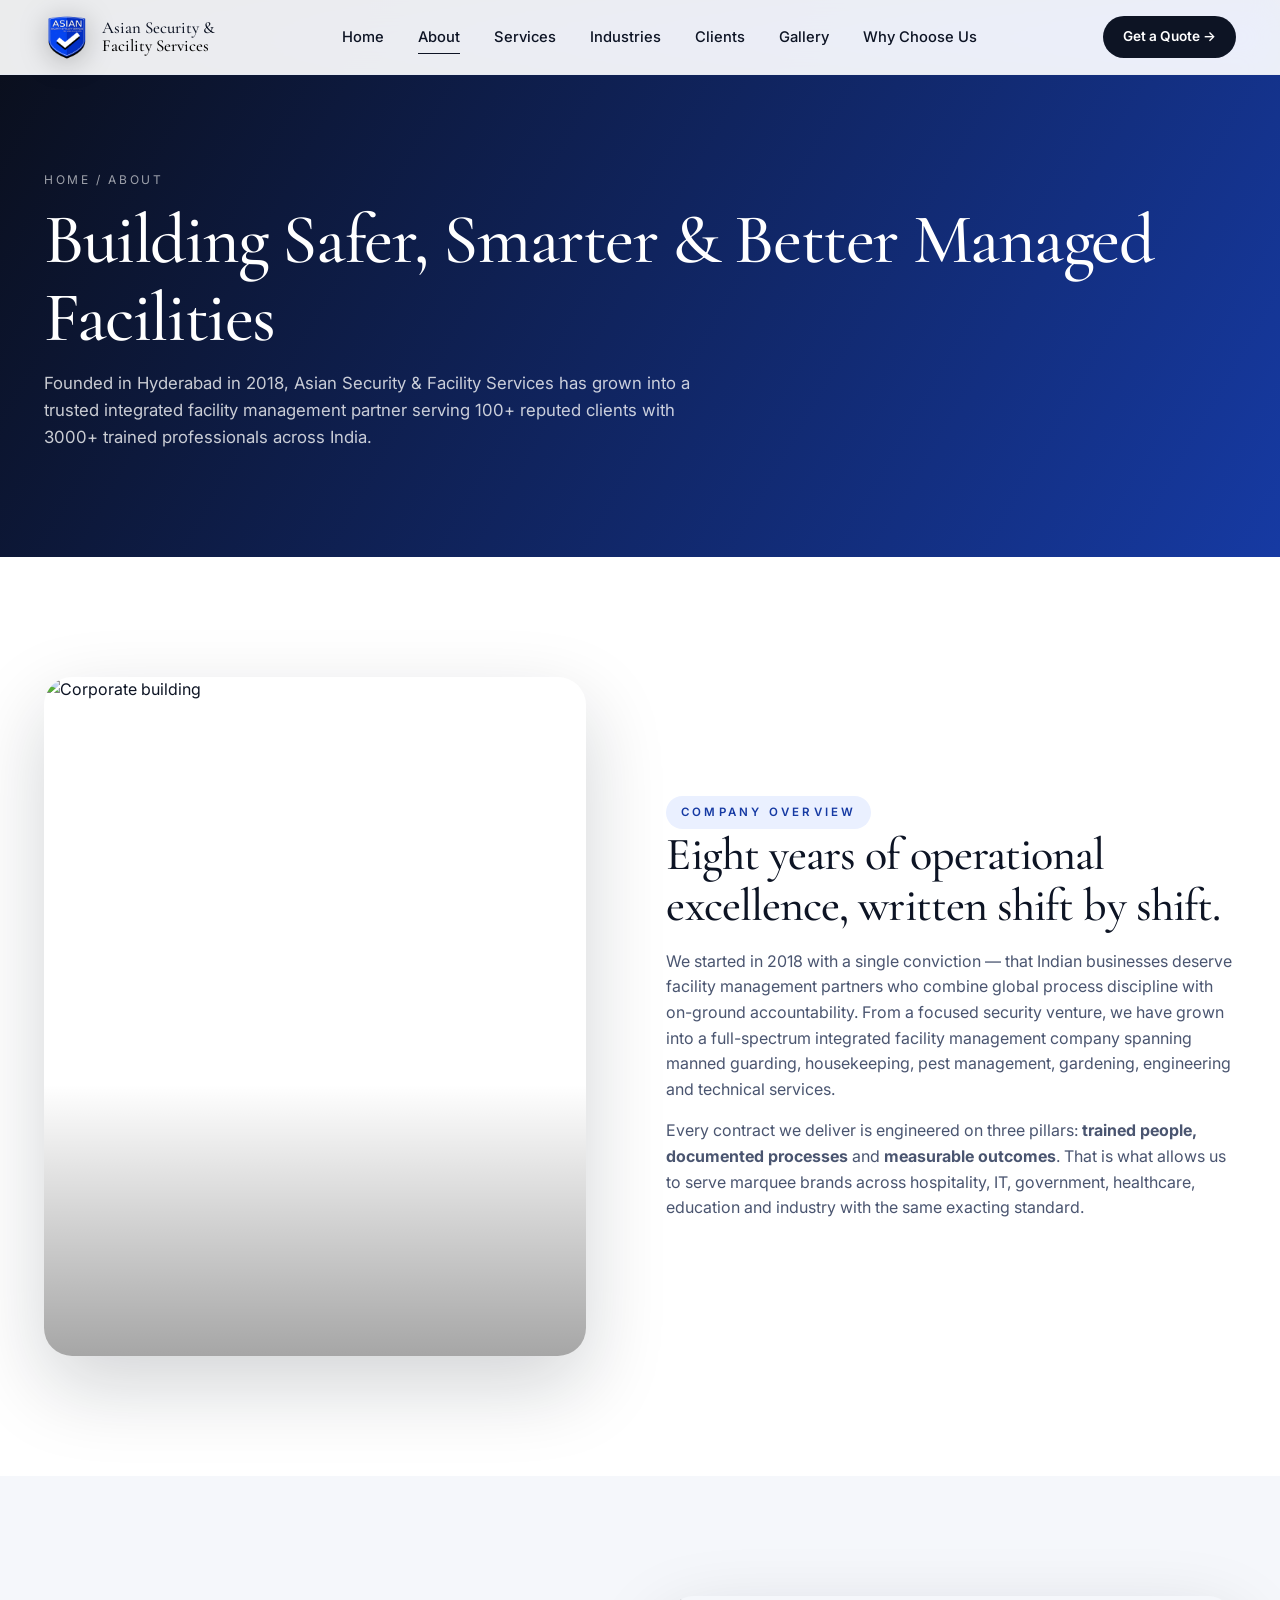
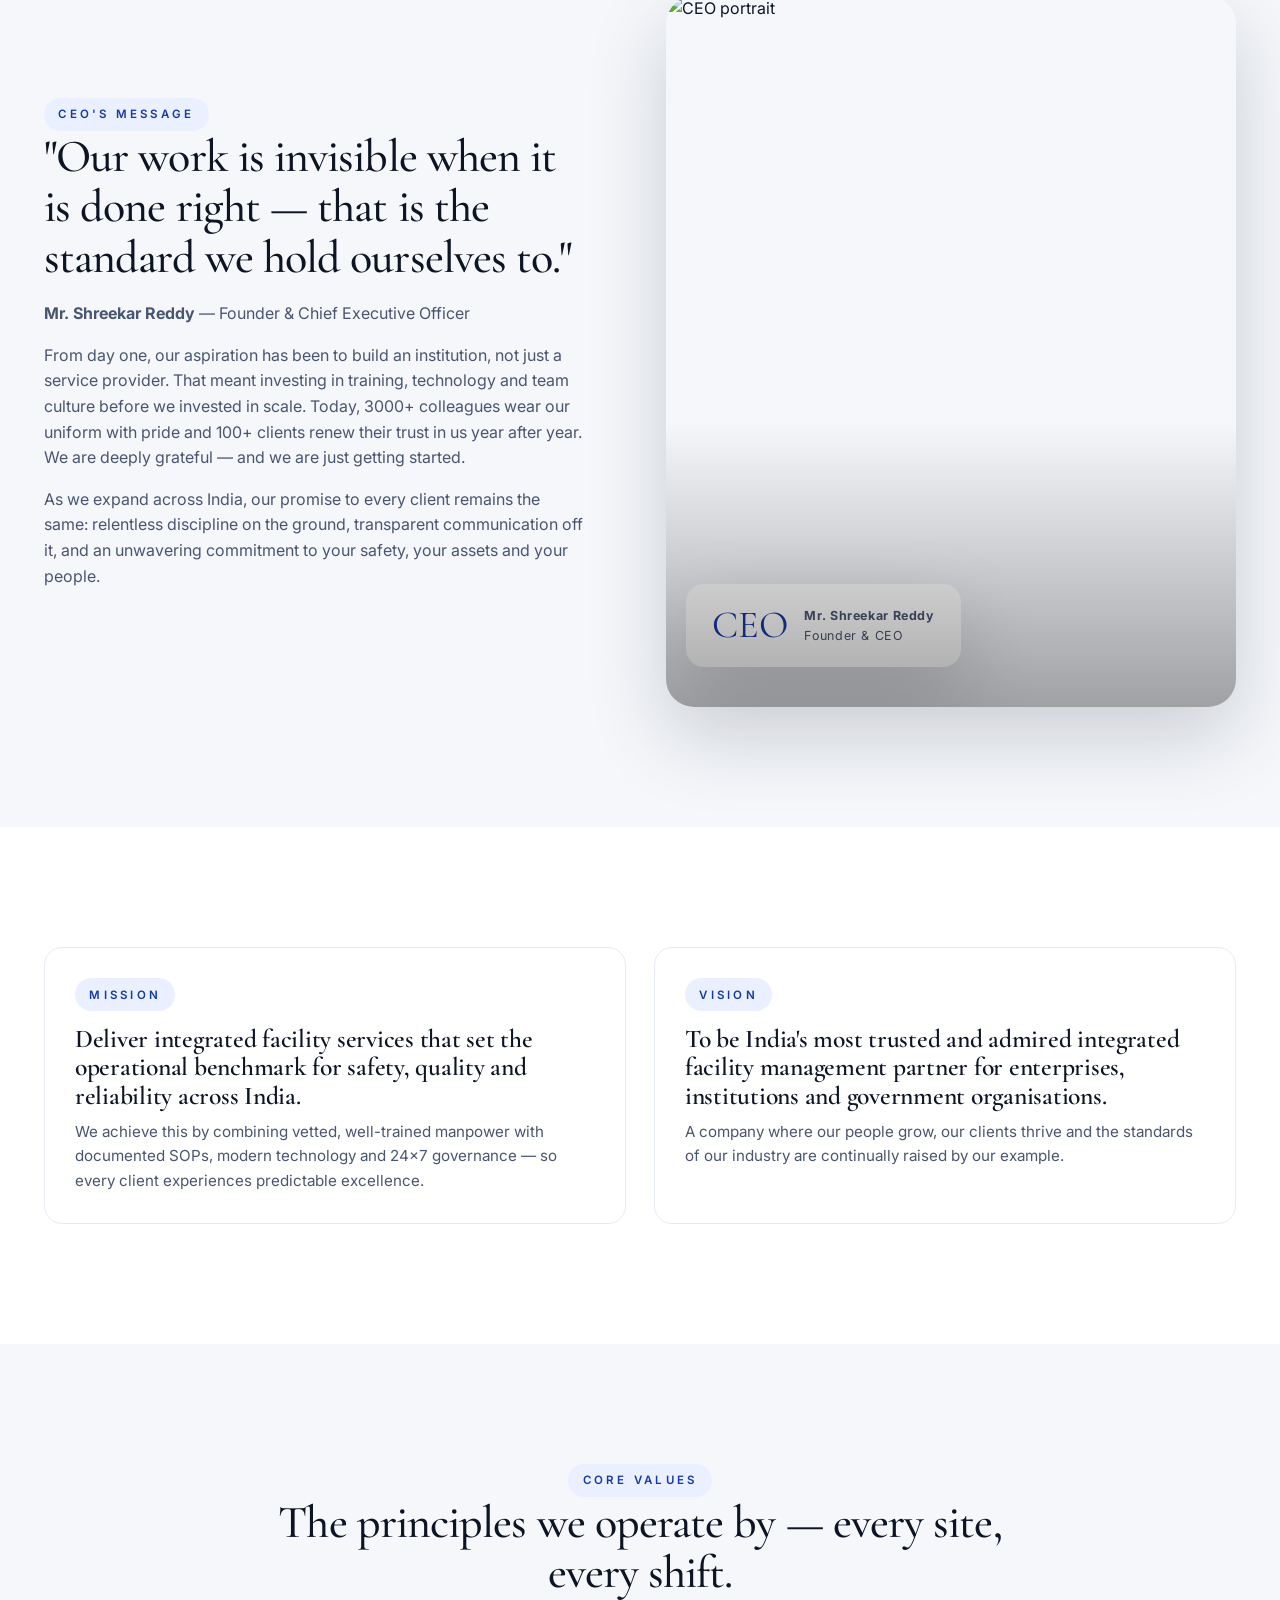
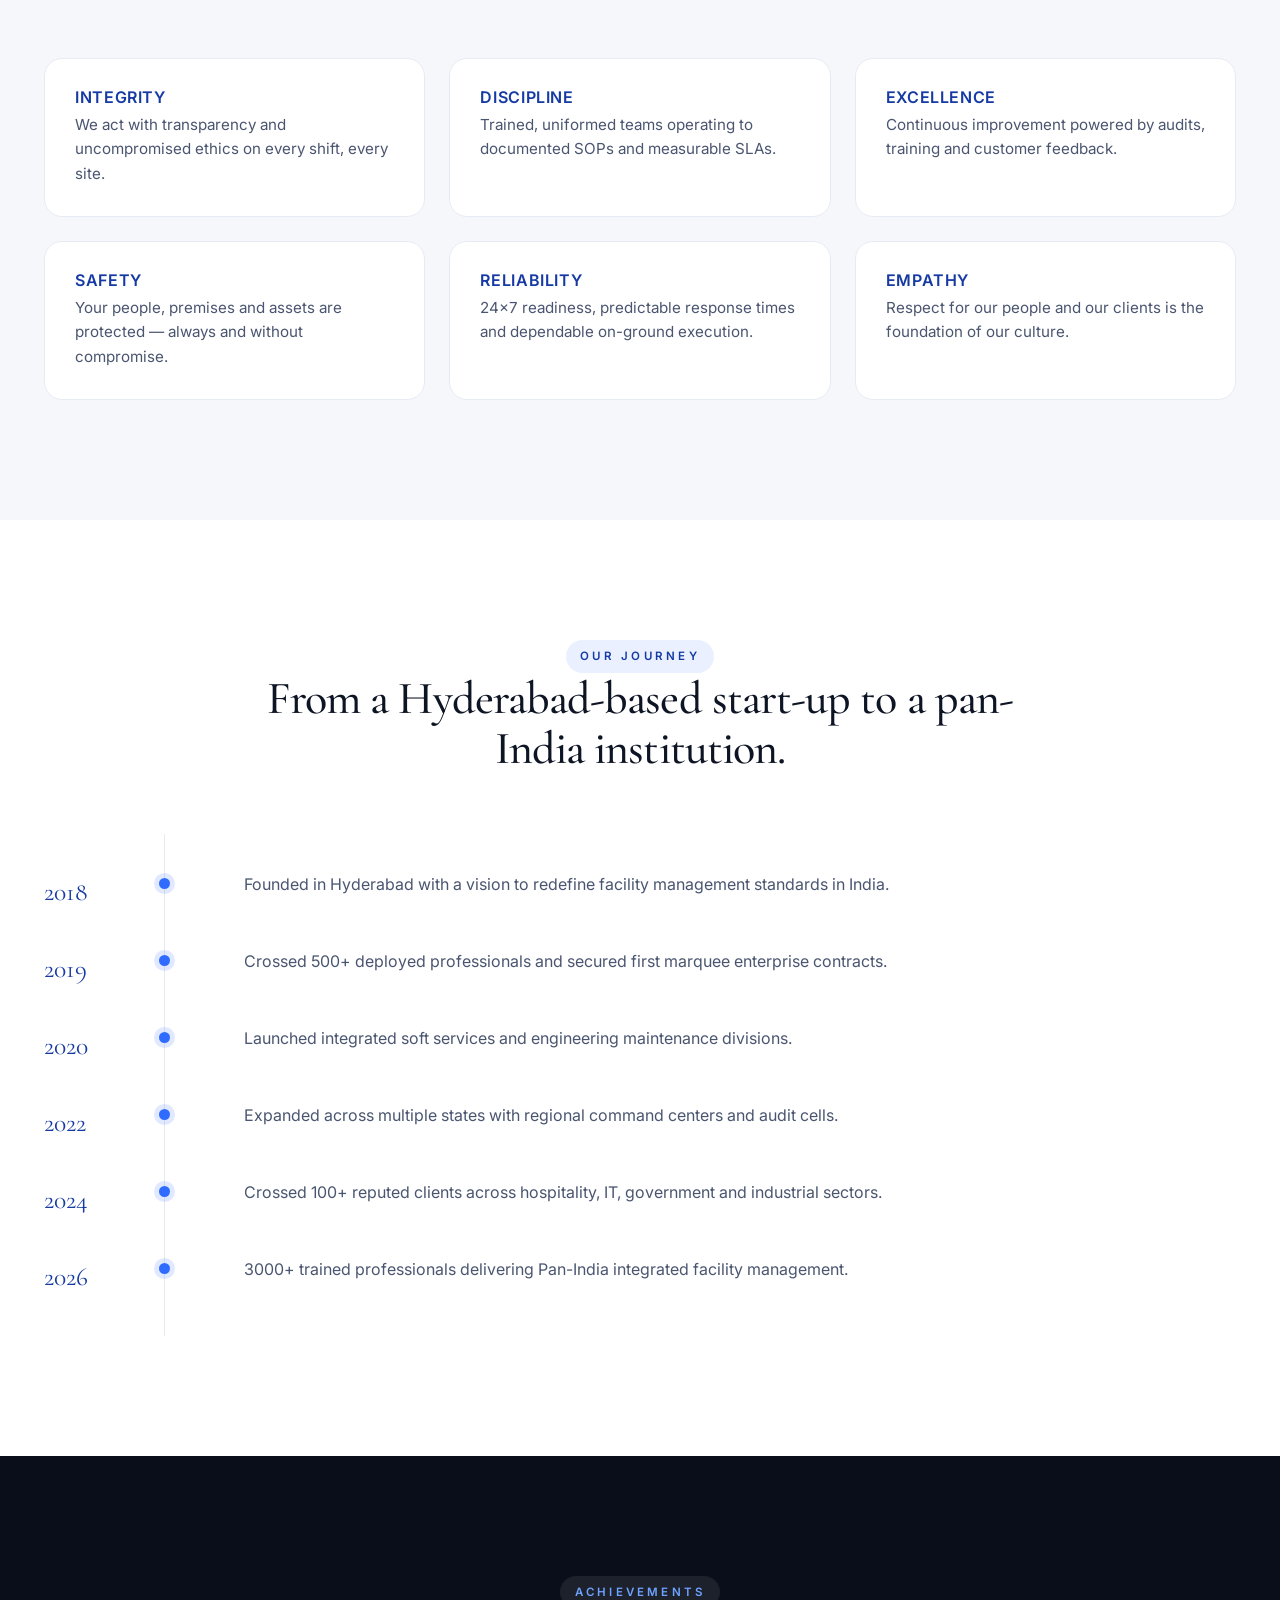
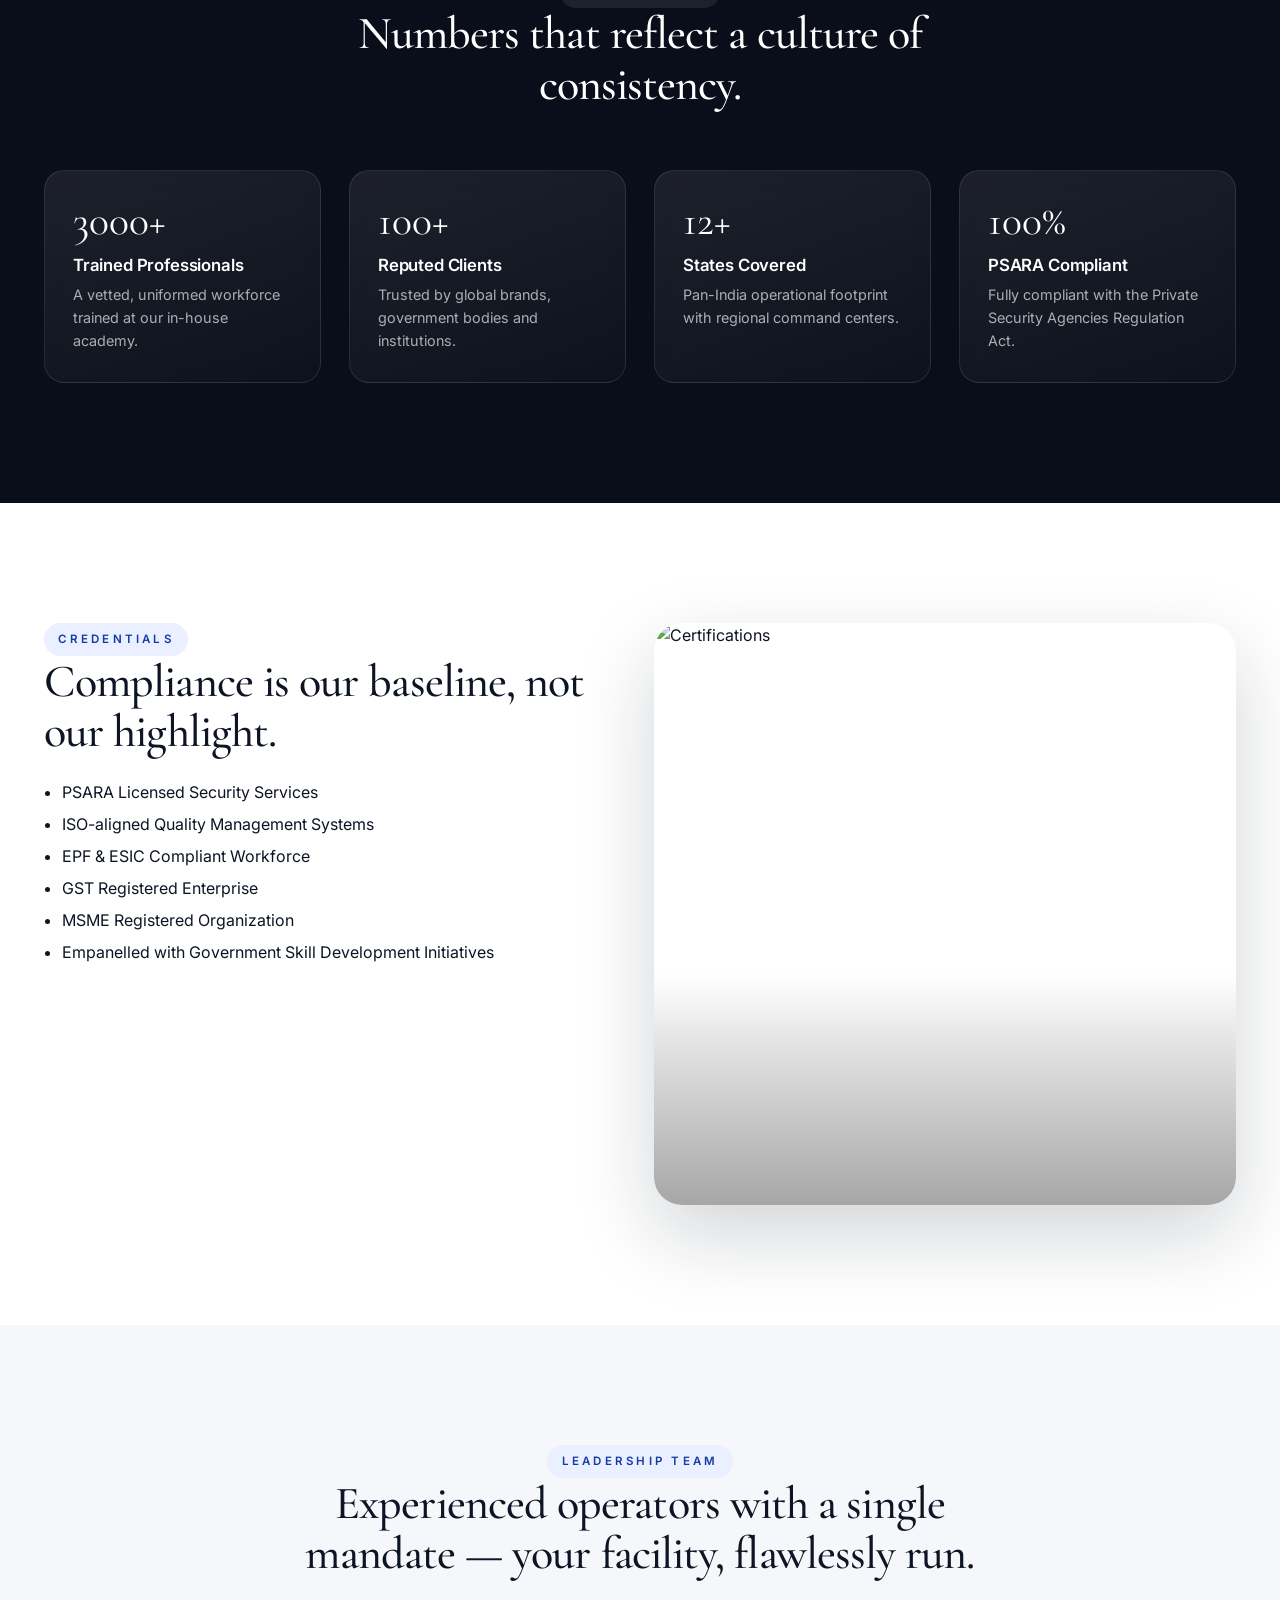
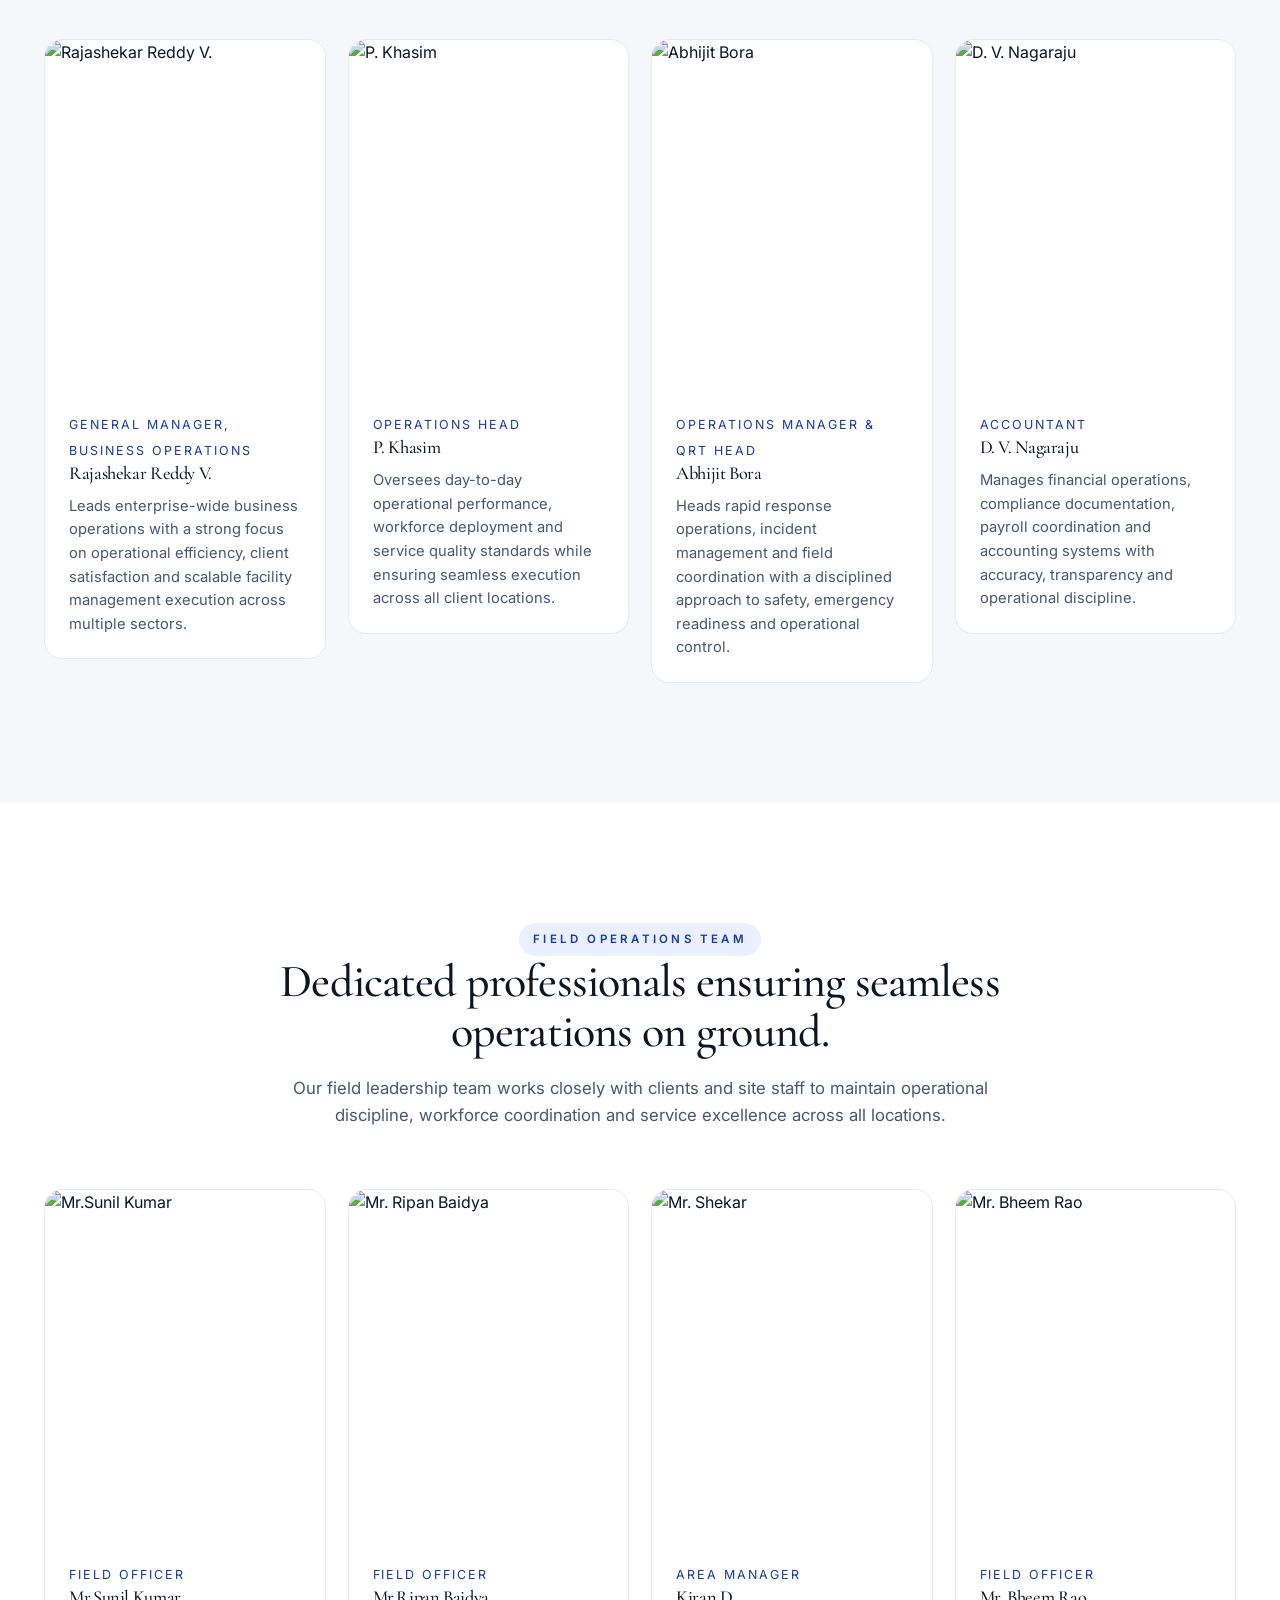
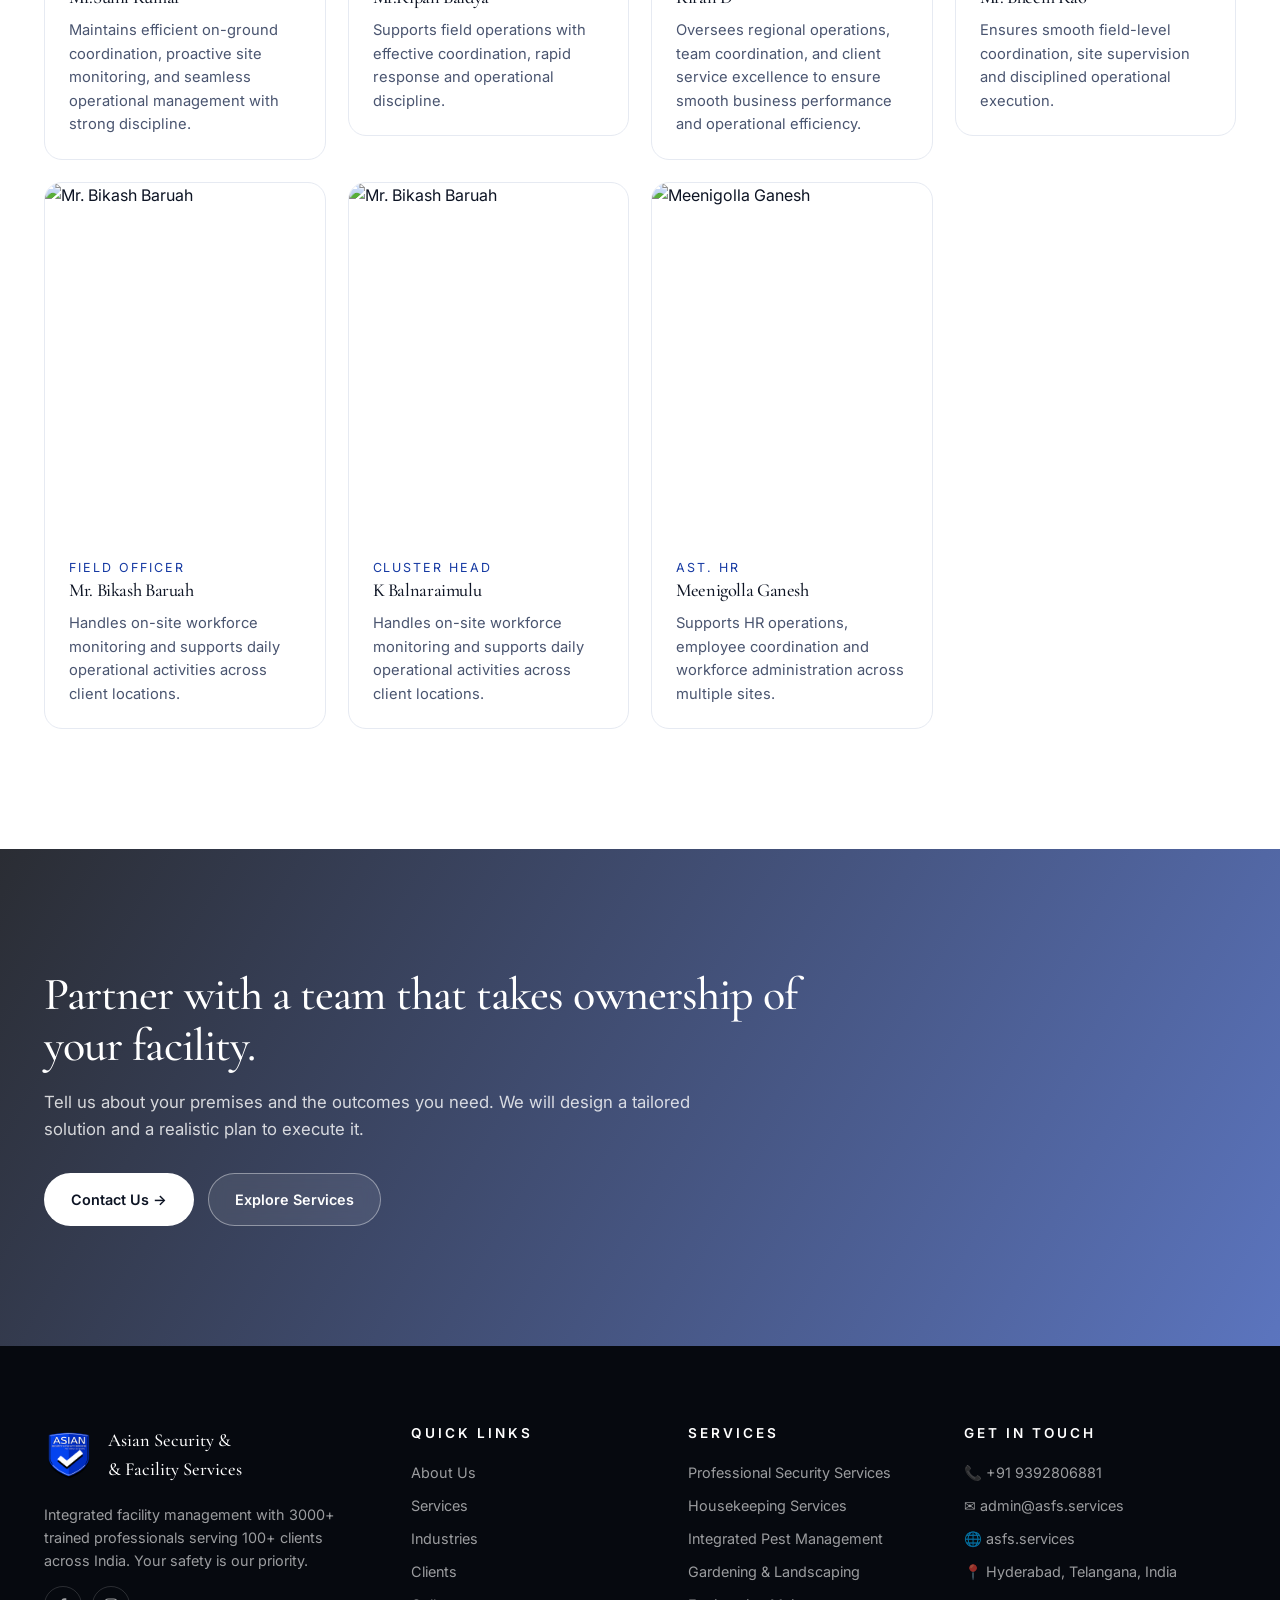
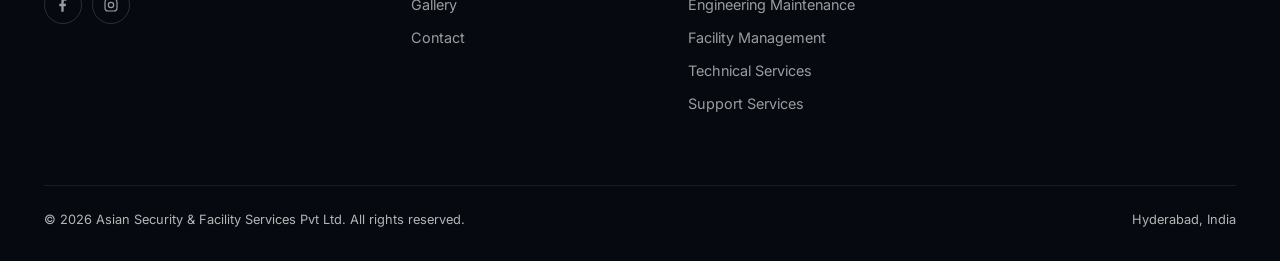
==== about-us.html @ f79b1969 "Fix page transition buffering - remove loader delay" ====
<!DOCTYPE html>
<html lang="en">
<head>
<meta charset="UTF-8" /><meta name="viewport" content="width=device-width, initial-scale=1" />
<title>About Us — Asian Security & Facility Services</title>
<meta name="description" content="Founded in Hyderabad in 2018 by Mr. Shreekar Reddy. 3000+ trained professionals, 100+ clients, integrated facility management across India." />
<link rel="icon" href="assets/logo.png" />
<link href="https://fonts.googleapis.com/css2?family=Cormorant+Garamond:ital,wght@0,400;0,500;0,600;1,400;1,500&family=Inter:wght@300;400;500;600;700&family=Manrope:wght@400;500;600&display=swap" rel="stylesheet" />
<link rel="stylesheet" href="style.css" />
<link rel="preconnect" href="https://fonts.googleapis.com" />
<link rel="preconnect" href="https://fonts.gstatic.com" crossorigin />
</head>
<body data-page="about">
<div class="loader"><div class="ring"></div></div>
<div id="nav-mount"></div>

<section class="page-hero">
  <div class="container">
    <div class="crumbs">Home / About</div>
    <h1>Building Safer, Smarter &amp; Better Managed Facilities</h1>
    <p>Founded in Hyderabad in 2018, Asian Security &amp; Facility Services has grown into a trusted integrated facility management partner serving 100+ reputed clients with 3000+ trained professionals across India.</p>
  </div>
</section>

<section class="section">
  <div class="container split">
    <div class="split__media reveal-left">
      <img src="https://res.cloudinary.com/dsn3p1co7/image/upload/v1779773724/ChatGPT_Image_May_26_2026_11_05_55_AM_qjv7oa.png" alt="Corporate building" />
    </div>
    <div class="reveal-right">
      <span class="eyebrow">Company Overview</span>
      <h2>Eight years of operational excellence, written shift by shift.</h2>
      <p>We started in 2018 with a single conviction — that Indian businesses deserve facility management partners who combine global process discipline with on-ground accountability. From a focused security venture, we have grown into a full-spectrum integrated facility management company spanning manned guarding, housekeeping, pest management, gardening, engineering and technical services.</p>
      <p>Every contract we deliver is engineered on three pillars: <strong>trained people, documented processes</strong> and <strong>measurable outcomes</strong>. That is what allows us to serve marquee brands across hospitality, IT, government, healthcare, education and industry with the same exacting standard.</p>
    </div>
  </div>
</section>

<section class="section section--soft">
  <div class="container split">
    <div class="reveal-left">
      <span class="eyebrow">CEO's Message</span>
      <h2>"Our work is invisible when it is done right — that is the standard we hold ourselves to."</h2>
      <p><strong>Mr. Shreekar Reddy</strong> — Founder &amp; Chief Executive Officer</p>
      <p>From day one, our aspiration has been to build an institution, not just a service provider. That meant investing in training, technology and team culture before we invested in scale. Today, 3000+ colleagues wear our uniform with pride and 100+ clients renew their trust in us year after year. We are deeply grateful — and we are just getting started.</p>
      <p>As we expand across India, our promise to every client remains the same: relentless discipline on the ground, transparent communication off it, and an unwavering commitment to your safety, your assets and your people.</p>
    </div>
    <div class="split__media reveal-right">
      <img src="https://res.cloudinary.com/dsn3p1co7/image/upload/v1779728707/ChatGPT_Image_May_25_2026_10_36_34_PM_dabtsx.png" alt="CEO portrait" />
      <div class="split__badge">
        <div class="num">CEO</div>
        <div class="lbl"><strong>Mr. Shreekar Reddy</strong><br/>Founder &amp; CEO</div>
      </div>
    </div>
  </div>
</section>

<section class="section">
  <div class="container">
    <div class="grid grid--2">
      <div class="value reveal-left">
        <span class="eyebrow">Mission</span>
        <h3 style="font-family:var(--serif); font-size:1.6rem; text-transform:none; letter-spacing:-.01em; color:var(--ink); margin-top:14px;">Deliver integrated facility services that set the operational benchmark for safety, quality and reliability across India.</h3>
        <p>We achieve this by combining vetted, well-trained manpower with documented SOPs, modern technology and 24x7 governance — so every client experiences predictable excellence.</p>
      </div>
      <div class="value reveal-right">
        <span class="eyebrow">Vision</span>
        <h3 style="font-family:var(--serif); font-size:1.6rem; text-transform:none; letter-spacing:-.01em; color:var(--ink); margin-top:14px;">To be India's most trusted and admired integrated facility management partner for enterprises, institutions and government organisations.</h3>
        <p>A company where our people grow, our clients thrive and the standards of our industry are continually raised by our example.</p>
      </div>
    </div>
  </div>
</section>

<section class="section section--soft">
  <div class="container">
    <div class="section__head reveal">
      <span class="eyebrow">Core Values</span>
      <h2>The principles we operate by — every site, every shift.</h2>
    </div>
    <div class="values-grid" id="values-grid"></div>
  </div>
</section>

<section class="section">
  <div class="container">
    <div class="section__head reveal">
      <span class="eyebrow">Our Journey</span>
      <h2>From a Hyderabad-based start-up to a pan-India institution.</h2>
    </div>
    <div class="timeline" id="timeline"></div>
  </div>
</section>

<section class="section section--dark">
  <div class="container">
    <div class="section__head reveal">
      <span class="eyebrow">Achievements</span>
      <h2>Numbers that reflect a culture of consistency.</h2>
    </div>
    <div class="grid grid--4" id="achievements"></div>
  </div>
</section>

<section class="section">
  <div class="container">
    <div class="grid grid--2">
      <div class="reveal-left">
        <span class="eyebrow">Credentials</span>
        <h2>Compliance is our baseline, not our highlight.</h2>
        <ul style="padding-left:18px; line-height:2;">
          <li>PSARA Licensed Security Services</li>
          <li>ISO-aligned Quality Management Systems</li>
          <li>EPF &amp; ESIC Compliant Workforce</li>
          <li>GST Registered Enterprise</li>
          <li>MSME Registered Organization</li>
          <li>Empanelled with Government Skill Development Initiatives</li>
        </ul>
      </div>
      <div class="split__media reveal-right" style="aspect-ratio:1/1">
        <img src="https://res.cloudinary.com/dsn3p1co7/image/upload/v1779732145/ChatGPT_Image_May_25_2026_11_33_44_PM_qlperq.png" alt="Certifications" />
      </div>
    </div>
  </div>
</section>

<section class="section section--soft">
  <div class="container">
    <div class="section__head reveal">
      <span class="eyebrow">Leadership Team</span>
      <h2>Experienced operators with a single mandate — your facility, flawlessly run.</h2>
    </div>
    <div class="team-grid" id="leadership-grid"></div>
  </div>
</section>


<section class="section">
  <div class="container">
    <div class="section__head reveal">
      <span class="eyebrow">Field Operations Team</span>
      <h2>Dedicated professionals ensuring seamless operations on ground.</h2>
      <p>Our field leadership team works closely with clients and site staff to maintain operational discipline, workforce coordination and service excellence across all locations.</p>
    </div>

    <div class="team-grid">

      <article class="team-card reveal" data-delay="2">
        <img src="https://res.cloudinary.com/dsn3p1co7/image/upload/v1779810296/62d6aca5-8e4f-490b-a79f-31e6e590e660_h0naco.png" alt="Mr.Sunil Kumar"/>
        <div class="team-card__body">
          <span class="role">Field Officer</span>
          <h3>Mr.Sunil Kumar</h3>
          <p>Maintains efficient on-ground coordination, proactive site monitoring, and seamless operational management with strong discipline.
</p>
        </div>
      </article>

<article class="team-card reveal" data-delay="4">
        <img src="https://res.cloudinary.com/dsn3p1co7/image/upload/v1779810343/0015ff11-f44c-40c0-8074-929a992619e5_k21uza.png" alt="Mr. Ripan Baidya"/>
        <div class="team-card__body">
          <span class="role">Field Officer</span>
          <h3>Mr.Ripan Baidya </h3>
          <p>Supports field operations with effective coordination, rapid response and operational discipline.</p>
        </div>
      </article>


<article class="team-card reveal" data-delay="1">
        <img src="https://res.cloudinary.com/dsn3p1co7/image/upload/v1779810530/604a5382-6f2b-4ebe-91e0-a392dfe21d22_s1guzn.jpg" alt="Mr. Shekar"/>
        <div class="team-card__body">
          <span class="role">Area Manager</span>
          <h3>Kiran D</h3>
          <p>Oversees regional operations, team coordination, and client service excellence to ensure smooth business performance and operational efficiency.</p>
        </div>
      </article>




      <article class="team-card reveal" data-delay="2">
        <img src="https://res.cloudinary.com/dsn3p1co7/image/upload/v1779810702/4ffc3d5d-189a-49a3-beab-ee977c1a0af4_borfhl.png" alt="Mr. Bheem Rao"/>
        <div class="team-card__body">
          <span class="role">Field Officer</span>
          <h3>Mr. Bheem Rao</h3>
          <p>Ensures smooth field-level coordination, site supervision and disciplined operational execution.</p>
        </div>
      </article>





      <article class="team-card reveal" data-delay="3">
        <img src="https://res.cloudinary.com/dsn3p1co7/image/upload/v1779812182/45fd9176-9ed8-4267-b3a6-be7187bac0cc_y95uhp.png" alt="Mr. Bikash Baruah"/>
        <div class="team-card__body">
          <span class="role">Field Officer</span>
          <h3>Mr. Bikash Baruah</h3>
          <p>Handles on-site workforce monitoring and supports daily operational activities across client locations.</p>
        </div>
      </article>

      <article class="team-card reveal" data-delay="3">
        <img src="https://res.cloudinary.com/dsn3p1co7/image/upload/v1779812355/f59c7772-bada-4bd0-b135-d96d88892289_cww4yi.jpg" alt="Mr. Bikash Baruah"/>
        <div class="team-card__body">
          <span class="role">Cluster Head</span>
          <h3>K Balnaraimulu</h3>
          <p>Handles on-site workforce monitoring and supports daily operational activities across client locations.</p>
        </div>
      </article>

      

      <article class="team-card reveal" data-delay="2">
        <img src="https://res.cloudinary.com/dsn3p1co7/image/upload/v1779805308/04dd4a1e-8bdb-4bc4-90f4-403c24a945ac_mgiu0e.jpg" alt="Meenigolla Ganesh"/>
        <div class="team-card__body">
          <span class="role">AST. HR</span>
          <h3>Meenigolla Ganesh</h3>
          <p>Supports HR operations, employee coordination and workforce administration across multiple sites.</p>
        </div>
      </article>

    </div>
  </div>
</section>


<section class="cta-band">
  <div class="container">
    <h2>Partner with a team that takes ownership of your facility.</h2>
    <p>Tell us about your premises and the outcomes you need. We will design a tailored solution and a realistic plan to execute it.</p>
    <div class="hero__cta"><a class="btn btn--primary" href="contact-us.html">Contact Us →</a><a class="btn btn--ghost" href="services.html">Explore Services</a></div>
  </div>
</section>

<div id="footer-mount"></div>
<script src="data.js"></script>
<script>
  const D = window.ASFS_DATA;
  document.getElementById("values-grid").innerHTML = D.values.map((v,i)=>`
    <div class="value reveal" data-delay="${(i%3)+1}"><h3>${v.title}</h3><p>${v.text}</p></div>`).join("");
  document.getElementById("timeline").innerHTML = D.timeline.map(t=>`
    <div class="tl-item reveal"><div class="yr">${t.year}</div><p>${t.text}</p></div>`).join("");
  document.getElementById("achievements").innerHTML = D.whyChoose.slice(0,4).map((w,i)=>`
    <div class="wc-card reveal" data-delay="${i+1}"><div class="num"><span data-count="${w.value}">0</span>${w.suffix}</div><h3>${w.title}</h3><p>${w.text}</p></div>`).join("");
  document.getElementById("leadership-grid").innerHTML = D.leadership.map((p,i)=>`
    <article class="team-card reveal" data-delay="${(i%3)+1}"><img src="${p.image}" alt="${p.name}"/><div class="team-card__body"><span class="role">${p.role}</span><h3>${p.name}</h3><p>${p.bio}</p></div></article>`).join("");
</script>
<script src="partials.js"></script>
<script src="script.js"></script>
</body>
</html>
---- style.css ----
/* =============================================================
   ASIAN SECURITY & FACILITY SERVICES — Premium Stylesheet
   ============================================================= */

:root{
  --bg:           #ffffff;
  --bg-soft:      #f5f7fb;
  --bg-dark:      #0a0e1a;
  --ink:          #0d1424;
  --ink-soft:     #4a5570;
  --muted:        #8892a6;
  --line:         #e6eaf2;
  --silver:       #c9d2e0;
  --blue:         #2f6bff;
  --blue-soft:    #eaf0ff;
  --blue-deep:    #163aa3;
  --accent:       #6ea2ff;
  --white:        #ffffff;
  --black:        #050810;
  --shadow-sm:    0 4px 14px rgba(13,20,36,.06);
  --shadow-md:    0 14px 40px rgba(13,20,36,.10);
  --shadow-lg:    0 30px 80px rgba(13,20,36,.18);
  --radius:       18px;
  --radius-sm:    12px;
  --radius-lg:    28px;
  --container:    1240px;
  --serif:        "Cormorant Garamond", "Playfair Display", Georgia, serif;
  --sans:         "Inter", "Manrope", "Helvetica Neue", Arial, sans-serif;
  --ease:         cubic-bezier(.2,.7,.2,1);
}

*,*::before,*::after{ box-sizing:border-box; }
html{ scroll-behavior:smooth; -webkit-text-size-adjust:100%; }
body{
  margin:0; background:var(--bg); color:var(--ink);
  font-family:var(--sans); font-size:16px; line-height:1.6;
  -webkit-font-smoothing:antialiased; overflow-x:hidden;
}
img{ max-width:100%; display:block; }
a{ color:inherit; text-decoration:none; }
button{ font-family:inherit; cursor:pointer; }

h1,h2,h3,h4{ font-family:var(--serif); font-weight:500; letter-spacing:-.02em; color:var(--ink); margin:0 0 .4em; line-height:1.1; }
h1{ font-size:clamp(2.4rem, 5.5vw, 4.6rem); }
h2{ font-size:clamp(1.9rem, 3.6vw, 3rem); }
h3{ font-size:clamp(1.2rem, 1.8vw, 1.5rem); }
p{ margin:0 0 1em; color:var(--ink-soft); }
.container{ width:100%; max-width:var(--container); margin:0 auto; padding:0 24px; }

.eyebrow{
  display:inline-block; font-size:.72rem; font-weight:600;
  letter-spacing:.28em; text-transform:uppercase;
  color:var(--blue-deep); padding:.45rem .9rem;
  background:var(--blue-soft); border-radius:999px;
}

/* ===== Loader ===== */
.loader{
  position:fixed; inset:0; background:var(--bg-dark);
  display:flex; align-items:center; justify-content:center;
  z-index:9999; transition:opacity .6s ease, visibility .6s ease;
}
.loader.is-hidden{ opacity:0; visibility:hidden; }
.loader .ring{
  width:54px; height:54px; border:2px solid rgba(255,255,255,.15);
  border-top-color:var(--accent); border-radius:50%;
  animation:spin 1s linear infinite;
}
@keyframes spin{ to{ transform:rotate(360deg); } }

/* ===== Navbar ===== */
/* ===== Navbar ===== */
.nav{
  position:fixed;
  top:0;
  left:0;
  right:0;
  z-index:80;
  transition:background .35s var(--ease), box-shadow .35s var(--ease), padding .35s var(--ease);
  padding:18px 0;
}

.nav__inner{
  display:flex;
  align-items:center;
  justify-content:space-between;
  gap:24px;
}

.nav__logo{
  display:flex;
  align-items:center;
  gap:12px;
}

.nav__logo img{
  height:46px;
  width:auto;
  filter:drop-shadow(0 4px 14px rgba(0,0,0,.25));
}

.nav__logo span{
  font-family:var(--serif);
  font-size:1.05rem;
  font-weight:500;
  line-height:1.1;
  color:var(--white);
  transition:color .3s;
}

.nav__logo small{
  display:block;
  font-family:var(--serif);
  font-size:1.05rem;
  font-weight:500;
  line-height:1.1;
  color:#000;
  margin-top:0;
  letter-spacing:0;
  text-transform:none;
  transition:color .3s;
}
.nav__links{
  display:flex;
  gap:34px;
  list-style:none;
  margin:0;
  padding:0;
}


.nav__links a{ font-size:.92rem; font-weight:500; color:rgba(255,255,255,.9); position:relative; padding:6px 0; transition:color .3s; }
.nav__links a::after{ content:""; position:absolute; left:0; right:0; bottom:-2px; height:1px; background:currentColor; transform:scaleX(0); transform-origin:right; transition:transform .35s var(--ease); }
.nav__links a:hover::after, .nav__links a.is-active::after{ transform:scaleX(1); transform-origin:left; }
.nav__cta{ display:inline-flex; align-items:center; gap:8px; padding:10px 20px; border-radius:999px; background:var(--white); color:var(--ink); font-weight:600; font-size:.85rem; transition:transform .3s var(--ease), box-shadow .3s var(--ease); }
.nav__cta:hover{ transform:translateY(-2px); box-shadow:var(--shadow-md); }
.nav__burger{ display:none; width:42px; height:42px; border:1px solid rgba(255,255,255,.3); border-radius:10px; background:transparent; align-items:center; justify-content:center; }
.nav__burger span{ display:block; width:18px; height:1.5px; background:#fff; position:relative; }
.nav__burger span::before,.nav__burger span::after{ content:""; position:absolute; left:0; right:0; height:1.5px; background:#fff; }
.nav__burger span::before{ top:-6px; } .nav__burger span::after{ top:6px; }

.nav.is-solid{ background:rgba(255,255,255,.85); backdrop-filter:saturate(180%) blur(18px); box-shadow:0 1px 0 var(--line); padding:12px 0; }
.nav.is-solid .nav__logo span,
.nav.is-solid .nav__links a{ color:var(--ink); }
.nav.is-solid .nav__logo small{
  color:#000;
}
.nav.is-solid .nav__cta{ background:var(--ink); color:var(--white); }
.nav.is-solid .nav__burger{ border-color:var(--line); }
.nav.is-solid .nav__burger span,
.nav.is-solid .nav__burger span::before,
.nav.is-solid .nav__burger span::after{ background:var(--ink); }
/* Force solid look on inner pages */
.nav--inner{ background:rgba(255,255,255,.92); backdrop-filter:saturate(180%) blur(18px); box-shadow:0 1px 0 var(--line); padding:14px 0; }
.nav--inner .nav__logo span{ color:var(--ink); }
.nav--inner .nav__logo small{
  color:#000;
}
.nav--inner .nav__links a{ color:var(--ink); }
.nav--inner .nav__cta{ background:var(--ink); color:var(--white); }

/* ===== Hero ===== */
.hero{ position:relative; min-height:100vh; color:#fff; overflow:hidden; display:flex; align-items:center; }
.hero__media{ position:absolute; inset:0; z-index:0; }
.hero__media video,.hero__media img{ width:100%; height:100%; object-fit:cover; }
.hero__media::after{
  content:"";
  position:absolute;
  inset:0;
  background:
    linear-gradient(
      180deg,
      rgba(5,8,16,.45) 0%,
      rgba(5,8,16,.25) 35%,
      rgba(5,8,16,.75) 100%
    );
}
.hero__content{ position:relative; z-index:2; padding:160px 0 120px; max-width:920px; }
.hero__eyebrow{ display:inline-flex; align-items:center; gap:10px; padding:.55rem 1rem; border:1px solid rgba(255,255,255,.25); border-radius:999px; font-size:.7rem; letter-spacing:.28em; text-transform:uppercase; backdrop-filter:blur(6px); background:rgba(255,255,255,.06); }
.hero__eyebrow::before{ content:""; width:8px; height:8px; border-radius:50%; background:var(--accent); box-shadow:0 0 0 4px rgba(110,162,255,.25); }
.hero h1{ color:#fff; margin-top:24px; font-size:clamp(2.6rem, 6vw, 5.2rem); }
.hero__sub{ font-family:var(--serif); font-style:italic; font-size:clamp(1.05rem,1.6vw,1.35rem); color:rgba(255,255,255,.85); max-width:680px; }
.hero__desc{ max-width:620px; color:rgba(255,255,255,.78); }
.hero__cta{ display:flex; gap:14px; flex-wrap:wrap; margin-top:30px; }
.hero__scroll{ position:absolute; left:50%; bottom:30px; transform:translateX(-50%); z-index:3; color:rgba(255,255,255,.75); font-size:.7rem; letter-spacing:.3em; text-transform:uppercase; display:flex; flex-direction:column; align-items:center; gap:10px; }
.hero__scroll::after{ content:""; width:1px; height:50px; background:linear-gradient(180deg, rgba(255,255,255,.8), transparent); animation:scrollDown 2s var(--ease) infinite; }
@keyframes scrollDown{ 0%{ transform:scaleY(0); transform-origin:top;} 50%{ transform:scaleY(1); transform-origin:top;} 51%{ transform-origin:bottom;} 100%{ transform:scaleY(0); transform-origin:bottom;} }

/* ===== Buttons ===== */
.btn{ display:inline-flex; align-items:center; gap:10px; padding:14px 26px; border-radius:999px; font-weight:600; font-size:.9rem; border:1px solid transparent; transition:transform .3s var(--ease), background .3s, color .3s, box-shadow .3s; }
.btn svg{ width:16px; height:16px; transition:transform .3s var(--ease); }
.btn:hover svg{ transform:translateX(4px); }
.btn--primary{ background:var(--white); color:var(--ink); }
.btn--primary:hover{ transform:translateY(-2px); box-shadow:var(--shadow-md); }
.btn--ghost{ background:rgba(255,255,255,.08); border-color:rgba(255,255,255,.4); color:#fff; backdrop-filter:blur(8px); }
.btn--ghost:hover{ background:rgba(255,255,255,.18); transform:translateY(-2px); }
.btn--dark{ background:var(--ink); color:var(--white); }
.btn--dark:hover{ background:var(--blue-deep); transform:translateY(-2px); }
.btn--outline{ border-color:var(--ink); color:var(--ink); }
.btn--outline:hover{ background:var(--ink); color:var(--white); }

/* ===== Section base ===== */
section{ position:relative; }
.section{ padding:120px 0; }
.section--tight{ padding:90px 0; }
.section--dark{ background:var(--bg-dark); color:rgba(255,255,255,.85); }
.section--dark h2,.section--dark h3{ color:#fff; }
.section--dark .eyebrow{ background:rgba(255,255,255,.08); color:var(--accent); }
.section--soft{ background:var(--bg-soft); }
.section__head{ max-width:760px; margin:0 auto 60px; text-align:center; }
.section__head--left{ text-align:left; margin-left:0; }
.section__head p{ font-size:1.05rem; }

/* ===== About preview (split) ===== */
.split{ display:grid; grid-template-columns:1fr 1.05fr; gap:80px; align-items:center; }
.split__media{ position:relative; aspect-ratio:4/5; border-radius:var(--radius-lg); overflow:hidden; box-shadow:var(--shadow-lg); }
.split__media img{ width:100%; height:100%; object-fit:cover; transition:transform 1.4s var(--ease); }
.split__media:hover img{ transform:scale(1.05); }
.split__media::after{ content:""; position:absolute; inset:0; background:linear-gradient(180deg, transparent 60%, rgba(0,0,0,.35)); }
.split__badge{
  position:absolute; left: 20px; bottom:40px; background:#fff; padding:22px 26px; border-radius:18px;
  box-shadow:var(--shadow-lg); display:flex; align-items:center; gap:16px; max-width:280px;
}
.split__badge .num{ font-family:var(--serif); font-size:2.4rem; color:var(--blue-deep); line-height:1; }
.split__badge .lbl{ font-size:.78rem; color:var(--ink-soft); letter-spacing:.05em; }
.mini-stats{ display:grid; grid-template-columns:repeat(2,1fr); gap:20px; margin-top:30px; }
.mini-stats div{ padding:18px 20px; border:1px solid var(--line); border-radius:14px; }
.mini-stats strong{ display:block; font-family:var(--serif); font-size:1.8rem; color:var(--blue-deep); }
.mini-stats span{ font-size:.78rem; letter-spacing:.05em; color:var(--muted); text-transform:uppercase; }

/* ===== Service cards ===== */
.grid{ display:grid; gap:28px; }
.grid--4{ grid-template-columns:repeat(4,1fr); }
.grid--3{ grid-template-columns:repeat(3,1fr); }
.grid--2{ grid-template-columns:repeat(2,1fr); }

.svc-card{
  position:relative; border-radius:var(--radius); overflow:hidden; background:#fff;
  border:1px solid var(--line); transition:transform .5s var(--ease), box-shadow .5s var(--ease);
}
.svc-card__img{ position:relative; aspect-ratio:4/3; overflow:hidden; }
.svc-card__img img{ width:100%; height:100%; object-fit:cover; transition:transform 1s var(--ease); }
.svc-card:hover .svc-card__img img{ transform:scale(1.08); }
.svc-card__img::after{ content:""; position:absolute; inset:0; background:linear-gradient(180deg, transparent 50%, rgba(5,8,16,.7)); }
.svc-card__icon{
  position:absolute; top:18px; left:18px; width:46px; height:46px; border-radius:14px;
  background:rgba(255,255,255,.92); backdrop-filter:blur(6px); display:flex; align-items:center; justify-content:center;
  color:var(--blue-deep); box-shadow:var(--shadow-sm);
}
.svc-card__icon svg{ width:22px; height:22px; }
.svc-card__body{ padding:24px 26px 28px; }
.svc-card h3{ font-size:1.25rem; margin-bottom:.4em; }
.svc-card p{ font-size:.94rem; color:var(--ink-soft); margin:0 0 14px; }
.svc-card .arrow{ display:inline-flex; align-items:center; gap:8px; font-size:.82rem; font-weight:600; letter-spacing:.05em; color:var(--blue-deep); }
.svc-card:hover{ transform:translateY(-6px); box-shadow:var(--shadow-lg); }

/* ===== Why choose (glass cards on dark) ===== */
.wc-card{
  padding:30px 28px; border-radius:20px;
  background:linear-gradient(160deg, rgba(255,255,255,.08), rgba(255,255,255,.02));
  border:1px solid rgba(255,255,255,.10); backdrop-filter:blur(10px);
  transition:transform .4s var(--ease), background .4s;
}
.wc-card:hover{ transform:translateY(-6px); background:linear-gradient(160deg, rgba(255,255,255,.12), rgba(255,255,255,.04)); }
.wc-card .num{ font-family:var(--serif); font-size:2.6rem; color:#fff; line-height:1; }
.wc-card h3{ font-size:1.05rem; margin:14px 0 8px; color:#fff; font-family:var(--sans); font-weight:600; letter-spacing:-.01em; }
.wc-card p{ color:rgba(255,255,255,.65); font-size:.9rem; margin:0; }

/* ===== Clients marquee ===== */
.marquee{ overflow:hidden; mask-image:linear-gradient(90deg, transparent, #000 8%, #000 92%, transparent); }
.marquee__track{ display:flex; gap:80px; width:max-content; animation:marquee 45s linear infinite; }
.marquee__item{
  font-family:var(--serif); font-size:1.5rem; color:var(--ink); white-space:nowrap; padding:18px 30px;
  border:1px solid var(--line); border-radius:14px; background:#fff; opacity:.55; transition:opacity .4s, color .4s, border-color .4s;
}
.marquee__item:hover{ opacity:1; color:var(--blue-deep); border-color:var(--blue); }
@keyframes marquee{ to{ transform:translateX(-50%); } }
.marquee + .marquee{ margin-top:24px; }
.marquee--reverse .marquee__track{ animation-direction:reverse; animation-duration:55s; }

/* ===== Blog cards ===== */
.blog-card{ background:#fff; border:1px solid var(--line); border-radius:var(--radius); overflow:hidden; transition:transform .5s var(--ease), box-shadow .5s var(--ease); }
.blog-card__img{ aspect-ratio:16/10; overflow:hidden; }
.blog-card__img img{ width:100%; height:100%; object-fit:cover; transition:transform 1s var(--ease); }
.blog-card:hover{ transform:translateY(-6px); box-shadow:var(--shadow-lg); }
.blog-card:hover .blog-card__img img{ transform:scale(1.08); }
.blog-card__body{ padding:26px; }
.blog-card .date{ font-size:.72rem; letter-spacing:.2em; text-transform:uppercase; color:var(--muted); }
.blog-card h3{ font-size:1.2rem; margin:10px 0 10px; }
.blog-card .arrow{ color:var(--blue-deep); font-weight:600; font-size:.82rem; letter-spacing:.05em; }

/* ===== Contact preview ===== */
.cta-band{
  position:relative; overflow:hidden; border-radius:0;
  background:url("https://images.unsplash.com/photo-1497366811353-6870744d04b2?auto=format&fit=crop&w=2000&q=80") center/cover no-repeat;
  color:#fff;
}
.cta-band::after{ content:""; position:absolute; inset:0; background:linear-gradient(120deg, rgba(5,8,16,.85), rgba(22,58,163,.7)); }
.cta-band .container{ position:relative; z-index:2; padding:120px 24px; }
.cta-band h2{ color:#fff; max-width:780px; }
.cta-band p{ color:rgba(255,255,255,.8); max-width:680px; font-size:1.05rem; }
.cta-info{ display:flex; flex-wrap:wrap; gap:30px; margin:30px 0; }
.cta-info div{ display:flex; flex-direction:column; gap:4px; }
.cta-info span{ font-size:.7rem; letter-spacing:.22em; text-transform:uppercase; color:rgba(255,255,255,.6); }
.cta-info strong{ font-family:var(--serif); font-weight:500; font-size:1.15rem; color:#fff; }

/* ===== Footer ===== */
.footer{ background:#06090f; color:rgba(255,255,255,.7); padding:80px 0 30px; }
.footer h4{ color:#fff; font-family:var(--sans); font-size:.85rem; letter-spacing:.22em; text-transform:uppercase; margin-bottom:20px; font-weight:600; }
.footer__grid{ display:grid; grid-template-columns:1.4fr 1fr 1fr 1.2fr; gap:50px; }
.footer p,.footer li,.footer a{ font-size:.9rem; color:rgba(255,255,255,.6); }
.footer ul{ list-style:none; padding:0; margin:0; }
.footer li{ margin-bottom:10px; }
.footer a:hover{ color:#fff; }
.footer__brand{ display:flex; gap:14px; align-items:center; margin-bottom:18px; }
.footer__brand img{ height:50px; }
.footer__brand strong{ font-family:var(--serif); font-size:1.15rem; color:#fff; font-weight:500; }
.newsletter{ display:flex; gap:8px; margin-top:12px; }
.newsletter input{ flex:1; padding:12px 14px; border-radius:10px; border:1px solid rgba(255,255,255,.12); background:rgba(255,255,255,.04); color:#fff; font-family:inherit; }
.newsletter button{ padding:12px 18px; border-radius:10px; border:0; background:#fff; color:var(--ink); font-weight:600; }
.footer__bottom{ margin-top:60px; padding-top:24px; border-top:1px solid rgba(255,255,255,.08); display:flex; justify-content:space-between; flex-wrap:wrap; gap:16px; font-size:.8rem; }
.socials{ display:flex; gap:10px; margin-top:14px; }
.socials a{ width:38px; height:38px; border-radius:50%; border:1px solid rgba(255,255,255,.15); display:inline-flex; align-items:center; justify-content:center; transition:background .3s, border-color .3s; }
.socials a:hover{ background:#fff; color:var(--ink); border-color:#fff; }
.socials svg{ width:16px; height:16px; }
.to-top{
  position:fixed; right:24px; bottom:24px; width:48px; height:48px; border-radius:50%;
  background:var(--ink); color:#fff; border:0; display:flex; align-items:center; justify-content:center;
  box-shadow:var(--shadow-md); opacity:0; transform:translateY(16px); transition:.3s; z-index:60;
}
.to-top.is-visible{ opacity:1; transform:translateY(0); }
.to-top svg{ width:18px; height:18px; }

.wa-fab{
  position:fixed; left:24px; bottom:24px; width:56px; height:56px; border-radius:50%;
  background:#25D366; color:#fff; display:flex; align-items:center; justify-content:center;
  box-shadow:var(--shadow-md); z-index:60; transition:transform .3s;
}
.wa-fab:hover{ transform:scale(1.08); }
.wa-fab svg{ width:26px; height:26px; }

/* ===== Inner page hero ===== */
.page-hero{
  position:relative; padding:170px 0 90px; color:#fff; overflow:hidden;
  background:linear-gradient(120deg, #0a0e1a 0%, #163aa3 100%);
}
.page-hero::before{
  content:""; position:absolute; inset:0; opacity:.25;
  background:url("https://images.unsplash.com/photo-1497366754035-f200968a6e72?auto=format&fit=crop&w=2000&q=80") center/cover no-repeat;
  mix-blend-mode:luminosity;
}
.page-hero .container{ position:relative; z-index:2; }
.page-hero .crumbs{ font-size:.75rem; letter-spacing:.22em; text-transform:uppercase; color:rgba(255,255,255,.6); }
.page-hero h1{ color:#fff; margin:12px 0 14px; }
.page-hero p{ color:rgba(255,255,255,.78); max-width:680px; font-size:1.05rem; }

/* ===== About long ===== */
.values-grid{ display:grid; grid-template-columns:repeat(3,1fr); gap:24px; }
.value{ padding:30px; border:1px solid var(--line); border-radius:18px; background:#fff; transition:.4s; }
.value:hover{ transform:translateY(-4px); box-shadow:var(--shadow-md); border-color:transparent; }
.value h3{ font-family:var(--sans); font-size:1rem; font-weight:600; letter-spacing:.04em; text-transform:uppercase; color:var(--blue-deep); }
.value p{ margin:0; font-size:.95rem; }

.timeline{ position:relative; padding:20px 0; }
.timeline::before{ content:""; position:absolute; left:120px; top:0; bottom:0; width:1px; background:var(--line); }
.tl-item{ display:grid; grid-template-columns:140px 1fr; gap:30px; padding:18px 0; position:relative; }
.tl-item::before{ content:""; position:absolute; left:115px; top:24px; width:11px; height:11px; background:var(--blue); border-radius:50%; box-shadow:0 0 0 5px rgba(47,107,255,.15); }
.tl-item .yr{ font-family:var(--serif); font-size:1.6rem; color:var(--blue-deep); }
.tl-item p{ margin:0; padding-left:30px; }

.team-grid{
  display:grid;
  grid-template-columns:repeat(4,1fr);
  gap:22px;
  align-items:start;
}
.team-card{ background:#fff; border:1px solid var(--line); border-radius:var(--radius); overflow:hidden; transition:.4s; }
.team-card img{ aspect-ratio:4/5; width:100%; object-fit:cover; }
.team-card__body{ padding:22px 24px; }
.team-card h3{ font-size:1.15rem; margin-bottom:4px; }
.team-card .role{ font-size:.78rem; letter-spacing:.16em; text-transform:uppercase; color:var(--blue-deep); }
.team-card p{ font-size:.92rem; margin:12px 0 0; }
.team-card:hover{ transform:translateY(-6px); box-shadow:var(--shadow-md); }

/* ===== Industries cards ===== */
.ind-card{ position:relative; aspect-ratio:4/5; border-radius:var(--radius); overflow:hidden; }
.ind-card img{ width:100%; height:100%; object-fit:cover; transition:transform 1.1s var(--ease); }
.ind-card::after{ content:""; position:absolute; inset:0; background:linear-gradient(180deg, transparent 30%, rgba(5,8,16,.85)); }
.ind-card h3{ position:absolute; left:24px; right:24px; bottom:22px; color:#fff; font-size:1.2rem; margin:0; z-index:2; }
.ind-card:hover img{ transform:scale(1.08); }

/* ===== Clients page ===== */
.client-grid{ display:grid; grid-template-columns:repeat(4,1fr); gap:18px; }
.client-tile{ padding:34px 22px; border:1px solid var(--line); border-radius:14px; background:#fff; text-align:center; font-family:var(--serif); color:var(--ink); font-size:1.15rem; transition:.3s; }
.client-tile:hover{ transform:translateY(-4px); border-color:var(--blue); color:var(--blue-deep); box-shadow:var(--shadow-sm); }

/* ===== Gallery ===== */
.gal-filters{ display:flex; flex-wrap:wrap; gap:10px; justify-content:center; margin-bottom:36px; }
.gal-filters button{ padding:10px 20px; border-radius:999px; border:1px solid var(--line); background:#fff; font-size:.82rem; font-weight:500; color:var(--ink-soft); transition:.3s; }
.gal-filters button.is-active,.gal-filters button:hover{ background:var(--ink); color:#fff; border-color:var(--ink); }
.masonry{ columns:3; column-gap:18px; }
.masonry figure{ break-inside:avoid; margin:0 0 18px; border-radius:14px; overflow:hidden; cursor:zoom-in; position:relative; }
.masonry img{ width:100%; transition:transform 1s var(--ease); }
.masonry figure:hover img{ transform:scale(1.06); }
.lightbox{ position:fixed; inset:0; background:rgba(5,8,16,.92); display:none; align-items:center; justify-content:center; z-index:200; padding:30px; }
.lightbox.is-open{ display:flex; }
.lightbox img{ max-width:90vw; max-height:90vh; border-radius:10px; }
.lightbox button{ position:absolute; top:24px; right:24px; width:42px; height:42px; border-radius:50%; background:#fff; border:0; font-size:1.4rem; }

/* ===== Contact page ===== */
.contact-grid{ display:grid; grid-template-columns:1.1fr 1fr; gap:60px; }
.contact-form{ display:grid; gap:14px; }
.contact-form label{ font-size:.78rem; letter-spacing:.12em; text-transform:uppercase; color:var(--muted); }
.contact-form input,.contact-form textarea{ width:100%; padding:14px 16px; border-radius:12px; border:1px solid var(--line); font-family:inherit; font-size:.95rem; color:var(--ink); background:#fff; transition:border-color .3s; }
.contact-form input:focus,.contact-form textarea:focus{ outline:none; border-color:var(--blue); }
.contact-form textarea{ min-height:140px; resize:vertical; }
.contact-info{ display:grid; gap:18px; }
.contact-info .row{ padding:22px 24px; background:#fff; border:1px solid var(--line); border-radius:14px; }
.contact-info .row span{ font-size:.72rem; letter-spacing:.22em; text-transform:uppercase; color:var(--muted); }
.contact-info .row strong{ display:block; font-family:var(--serif); font-size:1.2rem; margin-top:6px; color:var(--ink); }
.map{ margin-top:30px; border-radius:18px; overflow:hidden; border:1px solid var(--line); }
.map iframe{ width:100%; height:380px; border:0; display:block; }

/* ===== Reveal animations ===== */
.reveal{ opacity:0; transform:translateY(30px); transition:opacity .9s var(--ease), transform .9s var(--ease); }
.reveal.is-in{ opacity:1; transform:translateY(0); }
.reveal-left{ opacity:0; transform:translateX(-40px); transition:.9s var(--ease); }
.reveal-left.is-in{ opacity:1; transform:translateX(0); }
.reveal-right{ opacity:0; transform:translateX(40px); transition:.9s var(--ease); }
.reveal-right.is-in{ opacity:1; transform:translateX(0); }
.reveal-zoom{ opacity:0; transform:scale(.94); transition:.9s var(--ease); }
.reveal-zoom.is-in{ opacity:1; transform:scale(1); }
[data-delay="1"]{ transition-delay:.08s; }
[data-delay="2"]{ transition-delay:.16s; }
[data-delay="3"]{ transition-delay:.24s; }
[data-delay="4"]{ transition-delay:.32s; }

/* ===== Responsive ===== */
@media (max-width: 1024px){
  .grid--4{ grid-template-columns:repeat(2,1fr); }
  .grid--3{ grid-template-columns:repeat(2,1fr); }
  .split{ grid-template-columns:1fr; gap:50px; }
  .footer__grid{ grid-template-columns:1fr 1fr; gap:40px; }
  .team-grid{ grid-template-columns:repeat(2,1fr); }
  .values-grid{ grid-template-columns:repeat(2,1fr); }
  .client-grid{ grid-template-columns:repeat(3,1fr); }
  .masonry{ columns:2; }
  .contact-grid{ grid-template-columns:1fr; }
}
@media (max-width: 720px){
  .section{ padding:80px 0; }
  .grid--4,.grid--3,.grid--2{ grid-template-columns:1fr; }
  .nav__links,.nav__cta{ display:none; }
  .nav__burger{ display:inline-flex; }
  .nav__links.is-open{
    display:flex; position:absolute; top:100%; left:16px; right:16px;
    flex-direction:column; gap:8px; background:#fff; padding:18px; border-radius:14px;
    box-shadow:var(--shadow-lg); margin-top:8px;
  }
  .nav__links.is-open a{ color:var(--ink); padding:10px 6px; border-bottom:1px solid var(--line); }
  .footer__grid{ grid-template-columns:1fr; }
  .team-grid,.values-grid,.client-grid{ grid-template-columns:1fr 1fr; }
  .timeline::before{ left:50px; }
  .tl-item{ grid-template-columns:80px 1fr; gap:14px; }
  .tl-item::before{ left:45px; }
  .tl-item p{ padding-left:14px; }
  .masonry{ columns:1; }
  .split__badge{ left:16px; right:16px; max-width:none; bottom:16px; }
  .hero__content{ padding:140px 0 120px; }
}
.hero__media {
  position: absolute;
  inset: 0;
  overflow: hidden;
  z-index: -1;
}

.hero-bg-image {
  width: 100%;
  height: 100%;
  object-fit: cover;
  object-position: center;
  filter: brightness(0.55);
}


.hero__media img,
.hero__media video {
  object-position: center top;
}

.hero__content {
  padding-top: 190px;
}

@media (max-width: 1024px) {
  .hero__media img,
  .hero__media video {
    object-position: 35% top;
  }
}

@media (max-width: 720px) {
  .hero__media img,
  .hero__media video {
    object-position: 28% top;
  }

  .hero__content {
    padding-top: 130px;
  }
}


/* =============================================================
   WHY CHOOSE US PAGE — Add these styles to the BOTTOM of style.css
   ============================================================= */

/* ===== WCU Hero ===== */
.wcu-hero {
  position: relative;
  min-height: 88vh;
  display: flex;
  align-items: center;
  overflow: hidden;
  padding: 0;
  background: none;
}
.wcu-hero__bg {
  position: absolute;
  inset: 0;
  z-index: 0;
}
.wcu-hero__bg img {
  width: 100%;
  height: 100%;
  object-fit: cover;
  object-position: center;
  transform: scale(1.04);
  animation: wcuHeroPan 18s ease-in-out infinite alternate;
}
@keyframes wcuHeroPan {
  from { transform: scale(1.04) translateX(0); }
  to   { transform: scale(1.04) translateX(-2%); }
}
.wcu-hero__overlay {
  position: absolute;
  inset: 0;
  background: linear-gradient(
    135deg,
    rgba(5,8,16,.82) 0%,
    rgba(10,22,60,.74) 50%,
    rgba(5,8,16,.68) 100%
  );
}
.wcu-hero__content {
  position: relative;
  z-index: 2;
  padding-top: 160px;
  padding-bottom: 100px;
  max-width: 960px;
  color: #fff;
}
.wcu-crumbs {
  color: rgba(255,255,255,.6) !important;
}
.wcu-hero__sub {
  font-family: var(--serif);
  font-style: italic;
  font-size: clamp(1.05rem, 1.6vw, 1.3rem);
  color: rgba(255,255,255,.82);
  max-width: 680px;
  margin: 18px 0 24px;
}
.wcu-hero__pills {
  display: flex;
  flex-wrap: wrap;
  gap: 10px;
  margin-bottom: 32px;
}
.wcu-pill {
  display: inline-flex;
  align-items: center;
  padding: 7px 16px;
  border-radius: 999px;
  border: 1px solid rgba(255,255,255,.28);
  background: rgba(255,255,255,.08);
  backdrop-filter: blur(8px);
  font-size: .75rem;
  font-weight: 600;
  letter-spacing: .1em;
  text-transform: uppercase;
  color: rgba(255,255,255,.9);
  transition: background .3s, border-color .3s;
}
.wcu-pill:hover {
  background: rgba(255,255,255,.16);
  border-color: rgba(255,255,255,.5);
}

/* ===== Trust Stats ===== */
.wcu-stats-section {
  background: var(--bg-dark);
  padding: 70px 0;
}
.wcu-stats-grid {
  display: grid;
  grid-template-columns: repeat(5, 1fr);
  gap: 2px;
  background: rgba(255,255,255,.07);
  border-radius: var(--radius);
  overflow: hidden;
}
.wcu-stat {
  padding: 48px 28px;
  background: var(--bg-dark);
  text-align: center;
  position: relative;
  transition: background .35s;
}
.wcu-stat:hover {
  background: rgba(47,107,255,.1);
}
.wcu-stat + .wcu-stat::before {
  content: "";
  position: absolute;
  left: 0;
  top: 20%;
  bottom: 20%;
  width: 1px;
  background: rgba(255,255,255,.1);
}
.wcu-stat__num {
  font-family: var(--serif);
  font-size: clamp(2rem, 3.5vw, 3rem);
  color: var(--accent);
  font-weight: 500;
  line-height: 1;
  margin-bottom: 10px;
  display: flex;
  align-items: baseline;
  justify-content: center;
  gap: 2px;
}
.wcu-stat__suf {
  font-size: .65em;
  color: var(--accent);
}
.wcu-stat__year {
  font-size: 1em;
}
.wcu-stat__label {
  font-weight: 600;
  font-size: .95rem;
  color: #fff;
  margin-bottom: 6px;
}
.wcu-stat__sub {
  font-size: .78rem;
  color: rgba(255,255,255,.45);
  line-height: 1.4;
}

/* ===== Why Choose Cards ===== */
.wcu-cards-grid {
  display: grid;
  grid-template-columns: repeat(4, 1fr);
  gap: 22px;
  margin-top: 54px;
}
.wcu-card {
  background: #fff;
  border: 1px solid var(--line);
  border-radius: var(--radius);
  padding: 34px 28px 28px;
  position: relative;
  overflow: hidden;
  transition: transform .4s var(--ease), box-shadow .4s var(--ease), border-color .4s;
  display: flex;
  flex-direction: column;
  gap: 12px;
}
.wcu-card::before {
  content: "";
  position: absolute;
  top: 0; left: 0; right: 0;
  height: 3px;
  background: linear-gradient(90deg, var(--blue-deep), var(--accent));
  transform: scaleX(0);
  transform-origin: left;
  transition: transform .4s var(--ease);
}
.wcu-card:hover {
  transform: translateY(-8px);
  box-shadow: var(--shadow-lg);
  border-color: var(--blue-soft);
}
.wcu-card:hover::before {
  transform: scaleX(1);
}
.wcu-card__icon {
  width: 54px;
  height: 54px;
  border-radius: 14px;
  background: var(--blue-soft);
  display: flex;
  align-items: center;
  justify-content: center;
  flex-shrink: 0;
  transition: background .35s;
}
.wcu-card__icon svg {
  width: 26px;
  height: 26px;
  stroke: var(--blue-deep);
  transition: stroke .35s;
}
.wcu-card:hover .wcu-card__icon {
  background: var(--blue-deep);
}
.wcu-card:hover .wcu-card__icon svg {
  stroke: #fff;
}
.wcu-card__badge {
  display: inline-block;
  font-size: .68rem;
  font-weight: 700;
  letter-spacing: .2em;
  text-transform: uppercase;
  color: var(--blue-deep);
  background: var(--blue-soft);
  border-radius: 999px;
  padding: .3rem .75rem;
  width: fit-content;
}
.wcu-card h3 {
  font-size: 1.12rem;
  margin: 0;
  color: var(--ink);
}
.wcu-card p {
  font-size: .91rem;
  color: var(--ink-soft);
  line-height: 1.6;
  margin: 0;
  flex: 1;
}
.wcu-card__list {
  list-style: none;
  padding: 0;
  margin: 6px 0 0;
  display: flex;
  flex-direction: column;
  gap: 6px;
}
.wcu-card__list li {
  font-size: .82rem;
  color: var(--ink-soft);
  padding-left: 18px;
  position: relative;
  line-height: 1.4;
}
.wcu-card__list li::before {
  content: "→";
  position: absolute;
  left: 0;
  color: var(--blue);
  font-size: .75rem;
  top: 1px;
}

/* ===== Operational Excellence Grid ===== */
.wcu-ops-grid {
  display: grid;
  grid-template-columns: repeat(3, 1fr);
  gap: 24px;
  margin-top: 54px;
}
.wcu-ops-card {
  background: rgba(255,255,255,.04);
  border: 1px solid rgba(255,255,255,.09);
  border-radius: var(--radius);
  overflow: hidden;
  transition: transform .4s var(--ease), box-shadow .4s var(--ease), background .35s;
  position: relative;
}
.wcu-ops-card:hover {
  transform: translateY(-6px);
  background: rgba(255,255,255,.07);
  box-shadow: 0 20px 60px rgba(0,0,0,.35);
}
.wcu-ops-card__num {
  position: absolute;
  top: 16px;
  left: 20px;
  font-family: var(--serif);
  font-size: 2.4rem;
  color: rgba(255,255,255,.07);
  font-weight: 500;
  line-height: 1;
  z-index: 0;
  pointer-events: none;
}
.wcu-ops-card__img {
  aspect-ratio: 16/9;
  overflow: hidden;
}
.wcu-ops-card__img img {
  width: 100%;
  height: 100%;
  object-fit: cover;
  transition: transform 1.1s var(--ease);
  filter: brightness(.75) saturate(.85);
}
.wcu-ops-card:hover .wcu-ops-card__img img {
  transform: scale(1.07);
  filter: brightness(.85) saturate(1);
}
.wcu-ops-card h3 {
  color: #fff;
  font-size: 1.1rem;
  margin: 0 0 8px;
  padding: 20px 22px 0;
}
.wcu-ops-card p {
  color: rgba(255,255,255,.55);
  font-size: .88rem;
  padding: 0 22px 22px;
  margin: 0;
  line-height: 1.6;
}

/* ===== Certifications ===== */
.wcu-certs-section {
  background: var(--bg-soft);
}
.wcu-certs-grid {
  display: grid;
  grid-template-columns: repeat(4, 1fr);
  gap: 18px;
  margin-top: 48px;
}
.wcu-cert {
  background: #fff;
  border: 1px solid var(--line);
  border-radius: var(--radius-sm);
  padding: 30px 22px;
  text-align: center;
  transition: transform .35s var(--ease), box-shadow .35s var(--ease), border-color .35s;
}
.wcu-cert:hover {
  transform: translateY(-5px);
  box-shadow: var(--shadow-md);
  border-color: var(--blue);
}
.wcu-cert__icon {
  font-size: 2rem;
  margin-bottom: 12px;
  line-height: 1;
}
.wcu-cert__title {
  font-family: var(--serif);
  font-size: 1.05rem;
  font-weight: 500;
  color: var(--ink);
  margin-bottom: 6px;
}
.wcu-cert__sub {
  font-size: .78rem;
  color: var(--muted);
  line-height: 1.4;
}

/* ===== Industries Grid (WCU page) ===== */
.wcu-ind-grid {
  display: grid;
  grid-template-columns: repeat(4, 1fr);
  gap: 18px;
  margin-top: 48px;
}
.wcu-ind-card {
  background: #fff;
  border: 1px solid var(--line);
  border-radius: var(--radius-sm);
  padding: 28px 22px;
  transition: transform .35s var(--ease), box-shadow .35s, border-color .35s;
  position: relative;
  overflow: hidden;
}
.wcu-ind-card::after {
  content: "";
  position: absolute;
  bottom: 0; left: 0; right: 0;
  height: 2px;
  background: linear-gradient(90deg, var(--blue-deep), var(--accent));
  transform: scaleX(0);
  transform-origin: left;
  transition: transform .4s var(--ease);
}
.wcu-ind-card:hover {
  transform: translateY(-6px);
  box-shadow: var(--shadow-md);
  border-color: var(--blue-soft);
}
.wcu-ind-card:hover::after {
  transform: scaleX(1);
}
.wcu-ind-card__icon {
  font-size: 2rem;
  margin-bottom: 14px;
  line-height: 1;
}
.wcu-ind-card h4 {
  font-family: var(--serif);
  font-size: 1.05rem;
  font-weight: 500;
  color: var(--ink);
  margin: 0 0 8px;
  letter-spacing: -.01em;
}
.wcu-ind-card p {
  font-size: .83rem;
  color: var(--ink-soft);
  margin: 0;
  line-height: 1.55;
}

/* ===== Quotes ===== */
.wcu-quote__stars {
  color: #f59e0b;
  font-size: 1rem;
  letter-spacing: .06em;
  margin-bottom: 16px;
}

/* ===== Responsive — WCU Page ===== */
@media (max-width: 1100px) {
  .wcu-cards-grid { grid-template-columns: repeat(2, 1fr); }
  .wcu-stats-grid { grid-template-columns: repeat(3, 1fr); }
  .wcu-ops-grid   { grid-template-columns: repeat(2, 1fr); }
  .wcu-certs-grid { grid-template-columns: repeat(3, 1fr); }
  .wcu-ind-grid   { grid-template-columns: repeat(2, 1fr); }
}
@media (max-width: 720px) {
  .wcu-hero { min-height: 100svh; }
  .wcu-hero__content { padding-top: 130px; padding-bottom: 80px; }
  .wcu-hero__sub { font-size: 1rem; }
  .wcu-stats-grid { grid-template-columns: repeat(2, 1fr); }
  .wcu-stat + .wcu-stat::before { display: none; }
  .wcu-cards-grid { grid-template-columns: 1fr; }
  .wcu-ops-grid   { grid-template-columns: 1fr; }
  .wcu-certs-grid { grid-template-columns: repeat(2, 1fr); }
  .wcu-ind-grid   { grid-template-columns: repeat(2, 1fr); }
}
@media (max-width: 440px) {
  .wcu-stats-grid { grid-template-columns: 1fr 1fr; }
  .wcu-certs-grid { grid-template-columns: 1fr 1fr; }
  .wcu-ind-grid   { grid-template-columns: 1fr; }
}






/* ===== LOGO MARQUEE — HOME PAGE ===== */
.logo-marquee-section {
  padding: 80px 0 60px;
  background: var(--bg, #fff);
  overflow: hidden;
}
.logo-marquee-section .section__head {
  text-align: center;
  margin-bottom: 48px;
}

.logo-track-wrap {
  position: relative;
  overflow: hidden;
  width: 100%;
}

/* Fade edges */
.logo-track-wrap::before,
.logo-track-wrap::after {
  content: "";
  position: absolute;
  top: 0; bottom: 0;
  width: 120px;
  z-index: 2;
  pointer-events: none;
}
.logo-track-wrap::before { left: 0;  background: linear-gradient(to right, var(--bg, #fff) 0%, transparent 100%); }
.logo-track-wrap::after  { right: 0; background: linear-gradient(to left,  var(--bg, #fff) 0%, transparent 100%); }

.logo-track {
  display: flex;
  align-items: center;
  gap: 0;
  width: max-content;
  animation: logoScroll 40s linear infinite;
}
.logo-track--reverse {
  animation-direction: reverse;
  animation-duration: 48s;
}

.logo-track:hover { animation-play-state: paused; }

@keyframes logoScroll {
  from { transform: translateX(0); }
  to   { transform: translateX(-50%); }
}

.logo-card {
  flex: 0 0 auto;
  display: flex;
  flex-direction: column;
  align-items: center;
  justify-content: center;
  width: 180px;
  height: 100px;
  margin: 0 16px;
  background: #fff;
  border: 1.5px solid rgba(0,0,0,0.08);
  border-radius: 16px;
  padding: 16px 20px;
  gap: 8px;
  box-shadow: 0 2px 12px rgba(0,0,0,0.05);
  transition: box-shadow 0.25s, transform 0.25s, border-color 0.25s;
  cursor: default;
}
.logo-card:hover {
  box-shadow: 0 8px 32px rgba(0,0,0,0.12);
  transform: translateY(-3px);
  border-color: rgba(0,0,60,0.18);
}
.logo-card img {
  width: 100%;
  max-height: 52px;
  object-fit: contain;
  filter: grayscale(30%);
  transition: filter 0.25s;
}
.logo-card:hover img { filter: grayscale(0%); }
.logo-card span {
  font-size: 0.65rem;
  font-weight: 600;
  color: #888;
  text-align: center;
  letter-spacing: 0.04em;
  text-transform: uppercase;
  line-height: 1.2;
  max-width: 140px;
  white-space: nowrap;
  overflow: hidden;
  text-overflow: ellipsis;
}

/* Text pill for non-logo clients in second row */
.client-pill-card {
  flex: 0 0 auto;
  display: flex;
  align-items: center;
  justify-content: center;
  height: 56px;
  margin: 0 12px;
  padding: 0 24px;
  background: #f5f6fa;
  border: 1.5px solid rgba(0,0,60,0.08);
  border-radius: 100px;
  font-size: 0.82rem;
  font-weight: 600;
  color: #2a2a4a;
  white-space: nowrap;
  letter-spacing: 0.01em;
  transition: background 0.2s, border-color 0.2s, transform 0.2s;
  cursor: default;
}
.client-pill-card:hover {
  background: #e8eaf8;
  border-color: rgba(0,0,120,0.2);
  transform: translateY(-2px);
}

.logo-marquee-rows { display: flex; flex-direction: column; gap: 20px; }

/* Row 2 — text pills */
.logo-track--pills { gap: 0; }

/* Total count badge */
.client-count-badge {
  display: flex;
  align-items: center;
  justify-content: center;
  gap: 10px;
  margin-top: 40px;
  text-align: center;
}
.client-count-badge .num {
  font-family: var(--serif, serif);
  font-size: 2rem;
  font-weight: 600;
  color: var(--ink, #111);
}
.client-count-badge p {
  font-size: 0.9rem;
  color: #777;
  margin: 0;
}

.logo-card span {
  display: none;
}

.logo-card {
  height: 95px;
}

.logo-card img {
  height: 52px;
  width: auto;
  max-width: 150px;
  object-fit: contain;
}





/* CLIENT PAGE LOGO FLOW */

.client-logo-section{
  padding-bottom:40px;
}

.client-logo-section .section__head{
  text-align:center;
  margin-bottom:45px;
}

.logo-track-wrap{
  position:relative;
  overflow:hidden;
  width:100%;
}

.logo-track{
  display:flex;
  align-items:center;
  width:max-content;
  animation:logoScroll 55s linear infinite;
}

.logo-track:hover{
  animation-play-state:paused;
}

@keyframes logoScroll{
  from{
    transform:translateX(0);
  }

  to{
    transform:translateX(-50%);
  }
}

.logo-card{
  flex:0 0 auto;
  width:200px;
  height:100px;
  margin:0 14px;
  background:#fff;
  border:1px solid rgba(0,0,0,0.06);
  border-radius:18px;
  display:flex;
  align-items:center;
  justify-content:center;
  padding:20px;
  box-shadow:0 4px 20px rgba(0,0,0,0.04);
}

.logo-card img{
  height:48px;
  width:auto;
  max-width:140px;
  object-fit:contain;
  display:block;
}

.logo-card span{
  display:none !important;
}



/* CONTACT FORM FIX */

.contact-form{
  display:flex;
  flex-direction:column;
  gap:24px;
}

.contact-form div{
  display:flex;
  flex-direction:column;
}

.contact-form label{
  font-size:13px;
  font-weight:600;
  letter-spacing:2px;
  text-transform:uppercase;
  margin-bottom:10px;
  color:#8a94a6;
}

.contact-form input,
.contact-form select{
  width:100%;
  height:60px;
  padding:0 20px;
  border:1px solid #d9dee8;
  border-radius:16px;
  background:#fff;
  font-size:16px;
  outline:none;
  transition:0.3s;
}

.contact-form input:focus,
.contact-form select:focus{
  border-color:#0b1736;
  box-shadow:0 0 0 4px rgba(11,23,54,0.08);
}

.contact-form select{
  appearance:none;
  cursor:pointer;
}

.contact-form button{
  margin-top:10px;
  min-width:220px;
  height:60px;
  border-radius:999px;
  font-size:16px;
  font-weight:600;
}


/* ===== MOBILE RESPONSIVE FIX ===== */
@media (max-width: 720px){

  html,
  body{
    width:100%;
    max-width:100%;
    overflow-x:hidden !important;
  }

  .container{
    width:100%;
    max-width:100%;
    padding-left:18px;
    padding-right:18px;
    overflow-x:hidden;
  }

  .team-grid{
    grid-template-columns:1fr !important;
    gap:26px;
  }

  .team-card{
    width:100%;
    max-width:100%;
  }

  .team-card img{
    width:100%;
    height:auto;
    aspect-ratio:4/4.6;
    object-fit:cover;
  }

  .team-card__body{
    padding:24px 26px;
  }

  .team-card h3{
    font-size:1.55rem;
    line-height:1.1;
  }

  .team-card .role{
    font-size:.82rem;
    letter-spacing:.18em;
    line-height:1.8;
  }

  .team-card p{
    font-size:1rem;
    line-height:1.65;
  }

  .grid,
  .grid--2,
  .grid--3,
  .grid--4,
  .values-grid,
  .client-grid,
  .wcu-cards-grid,
  .wcu-ops-grid,
  .wcu-certs-grid,
  .wcu-ind-grid{
    grid-template-columns:1fr !important;
  }

  .reveal-left,
  .reveal-right{
    transform:translateY(30px);
  }

  .reveal-left.is-in,
  .reveal-right.is-in{
    transform:translateY(0);
  }

  img,
  video,
  iframe{
    max-width:100%;
  }
}

.loader.is-hidden{
  opacity:0 !important;
  visibility:hidden !important;
  pointer-events:none !important;
  display:none !important;
}
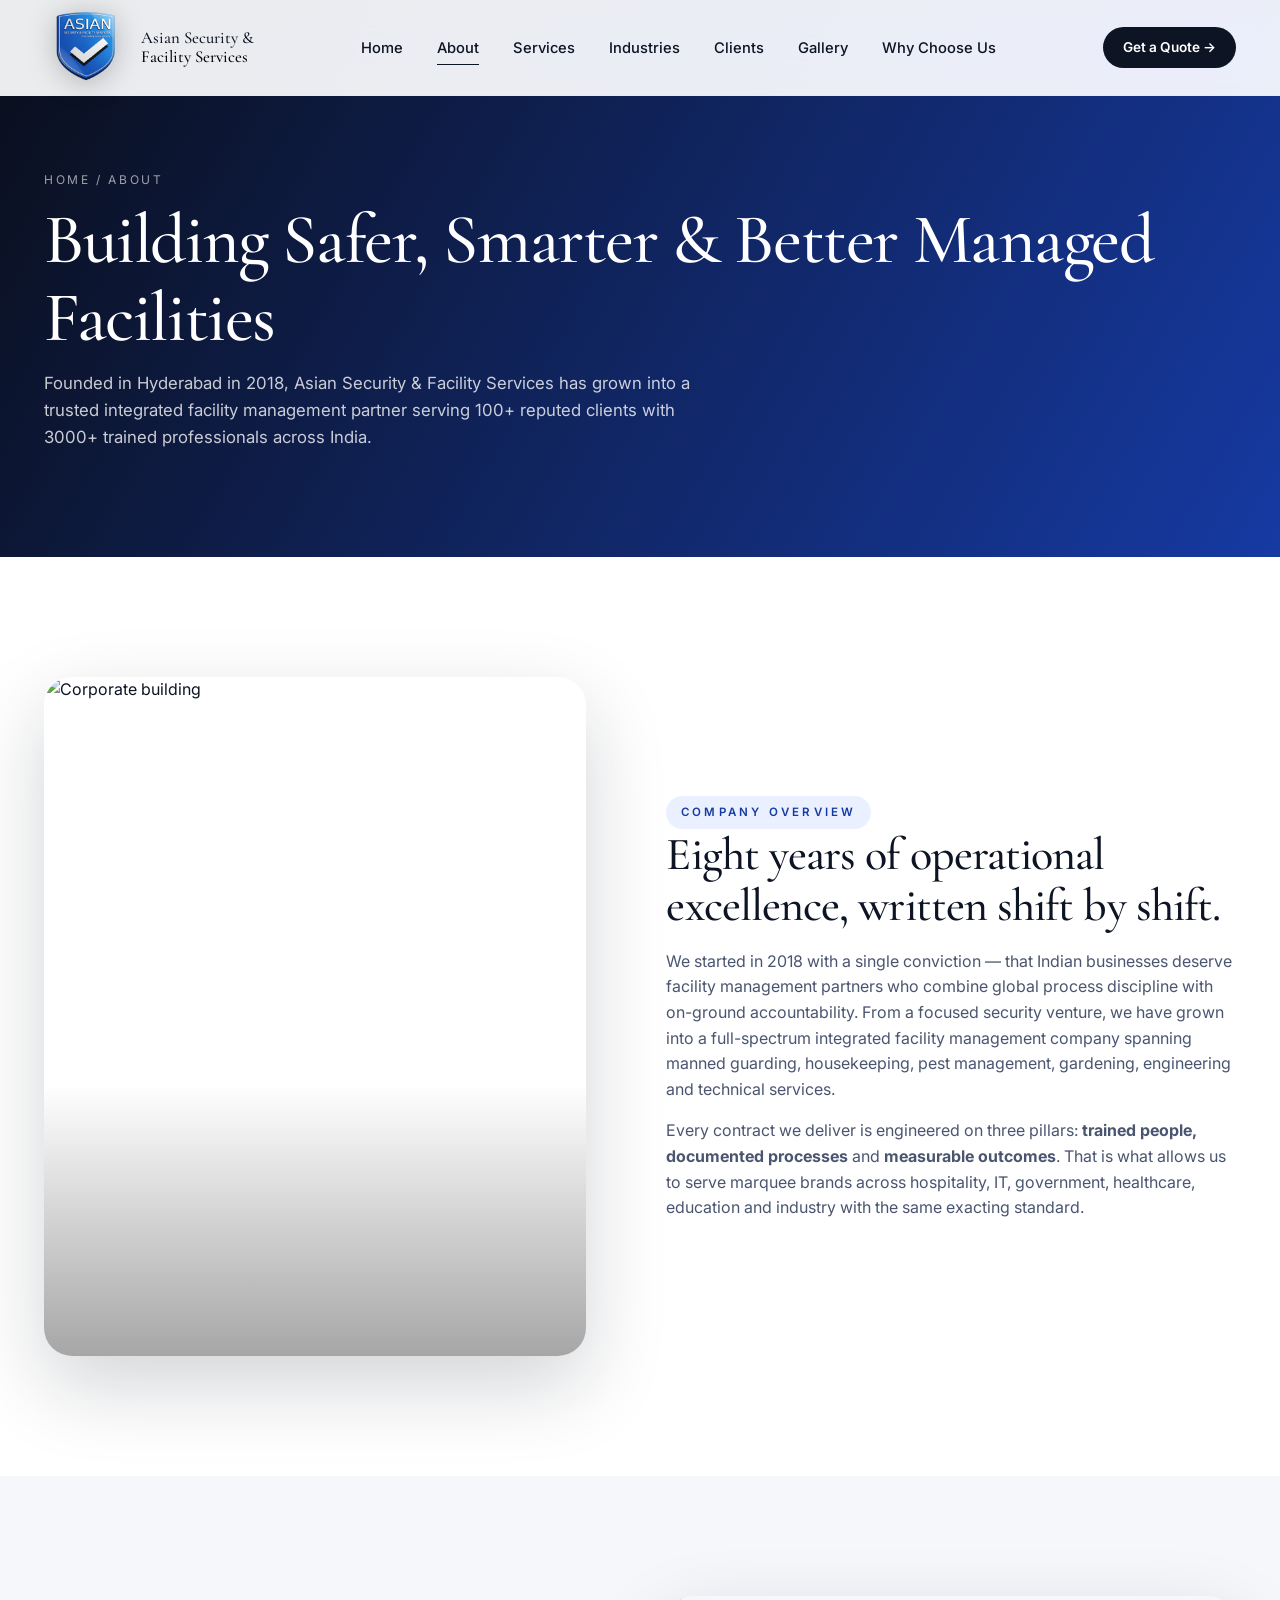
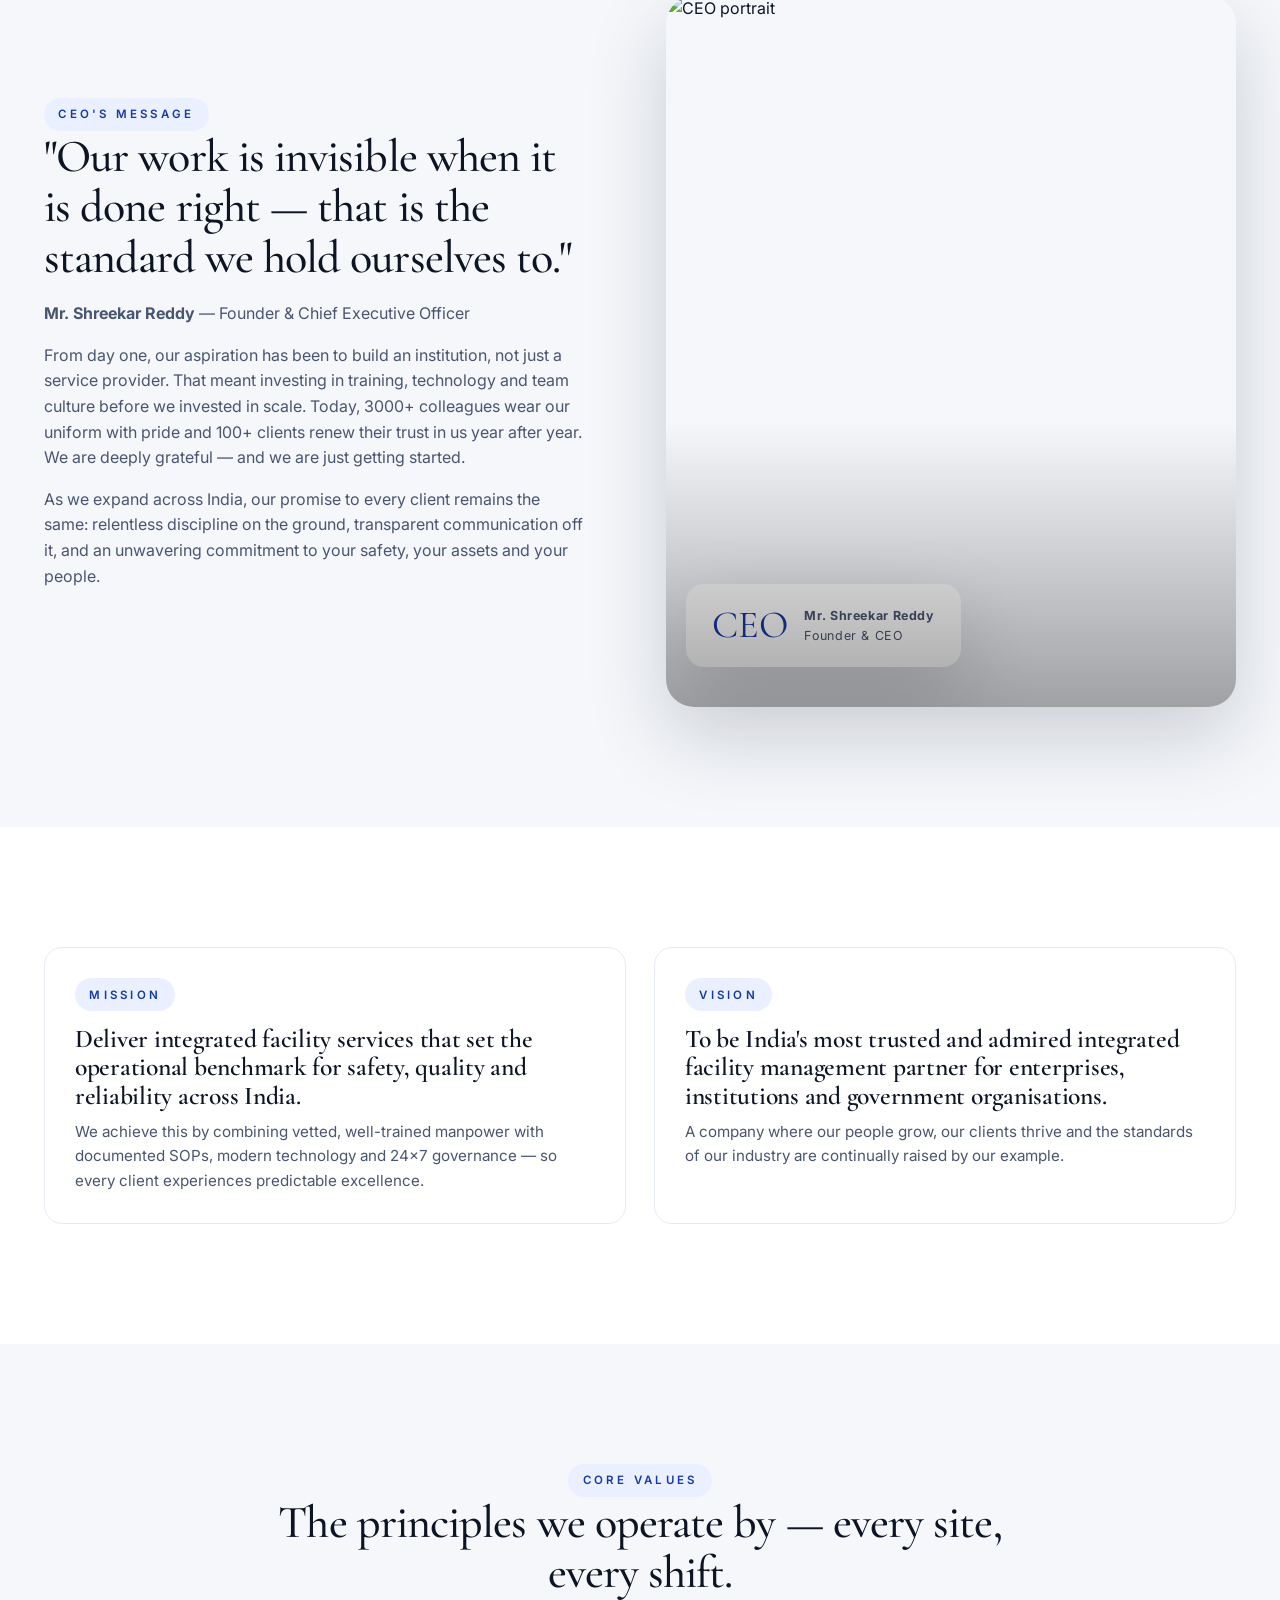
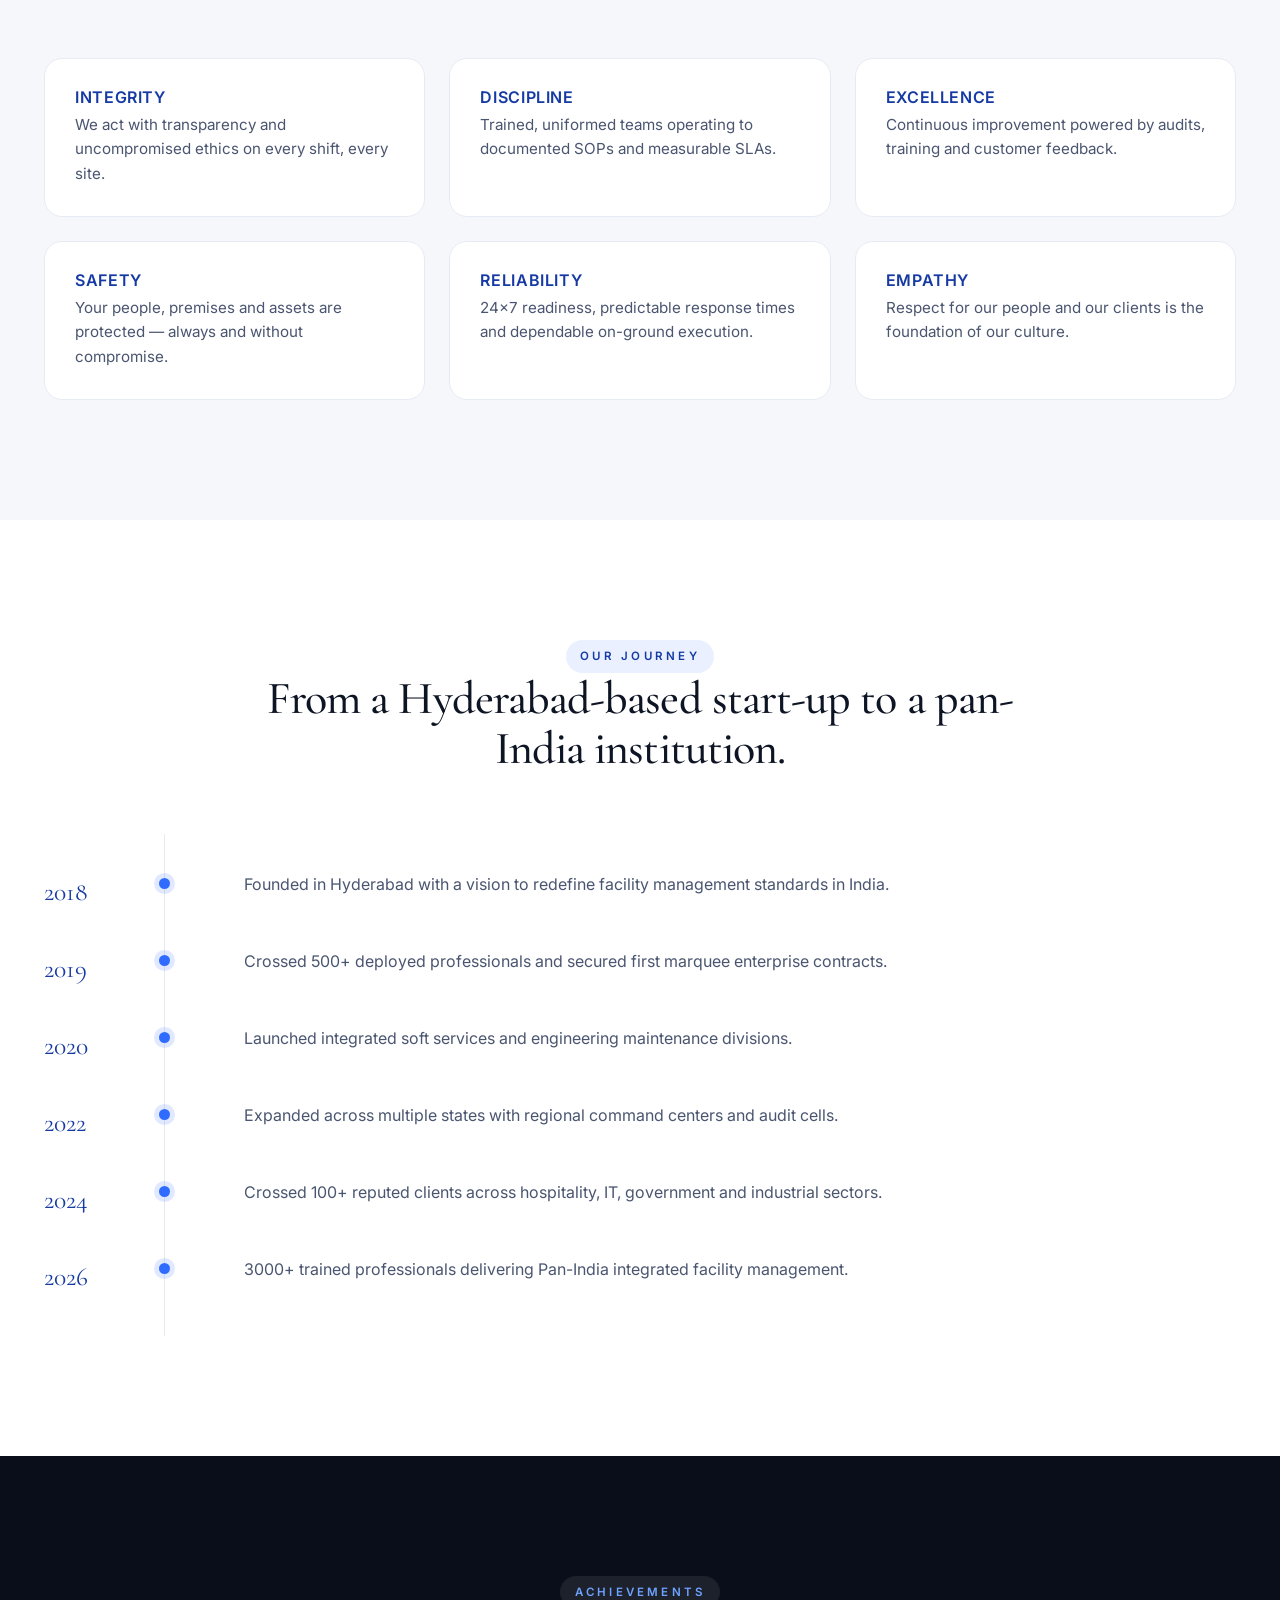
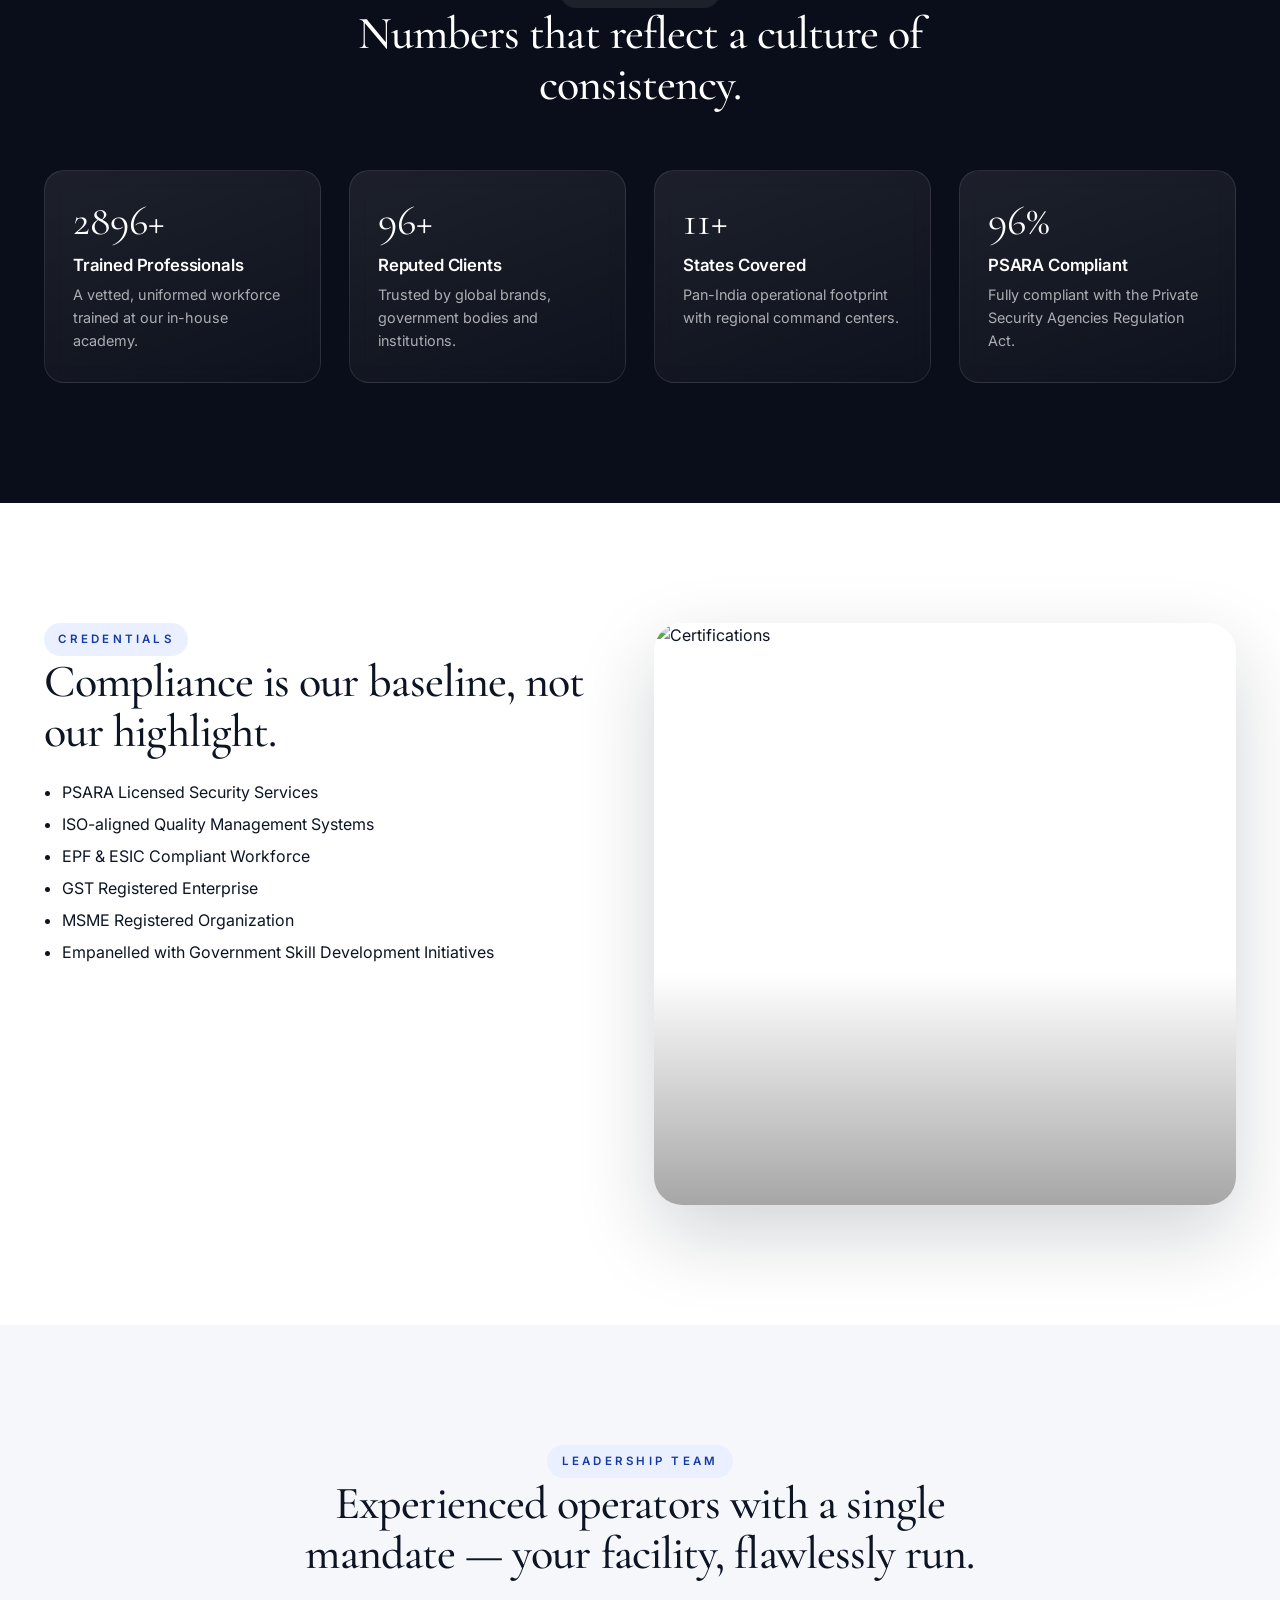
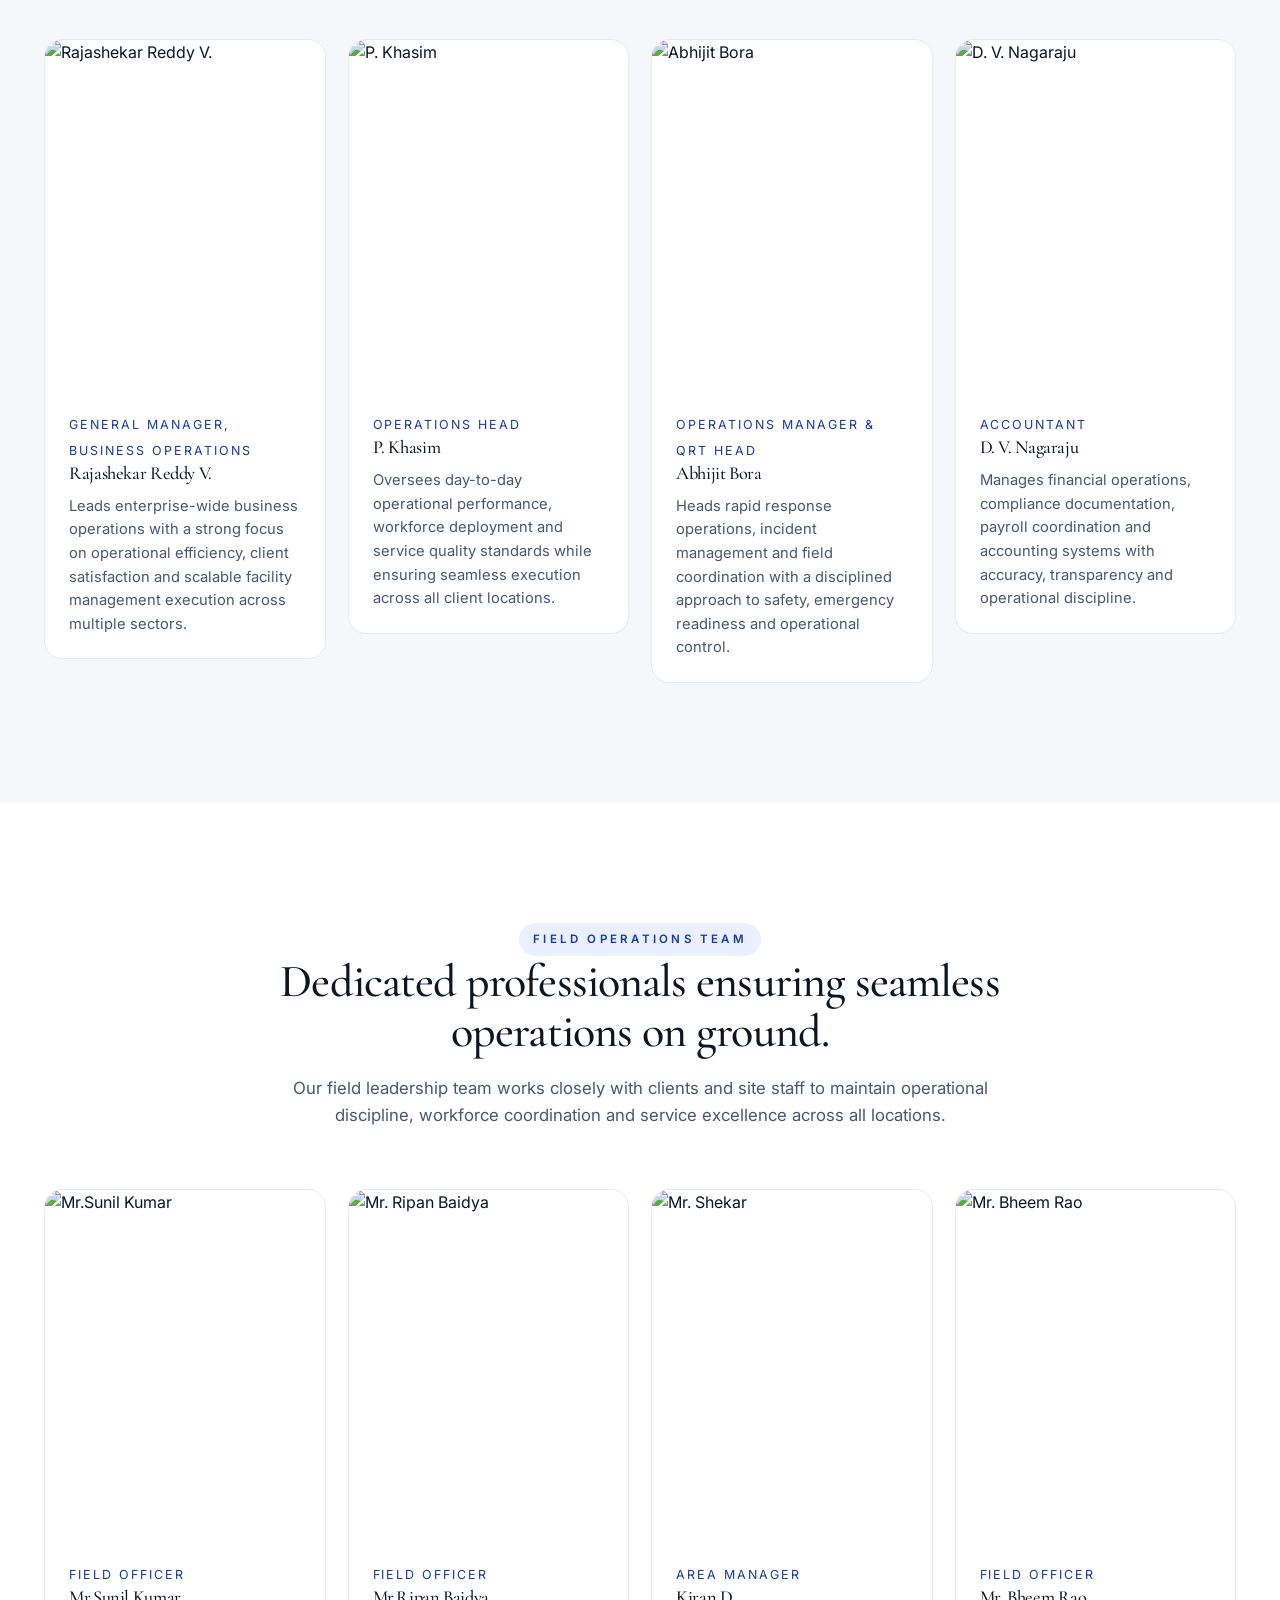
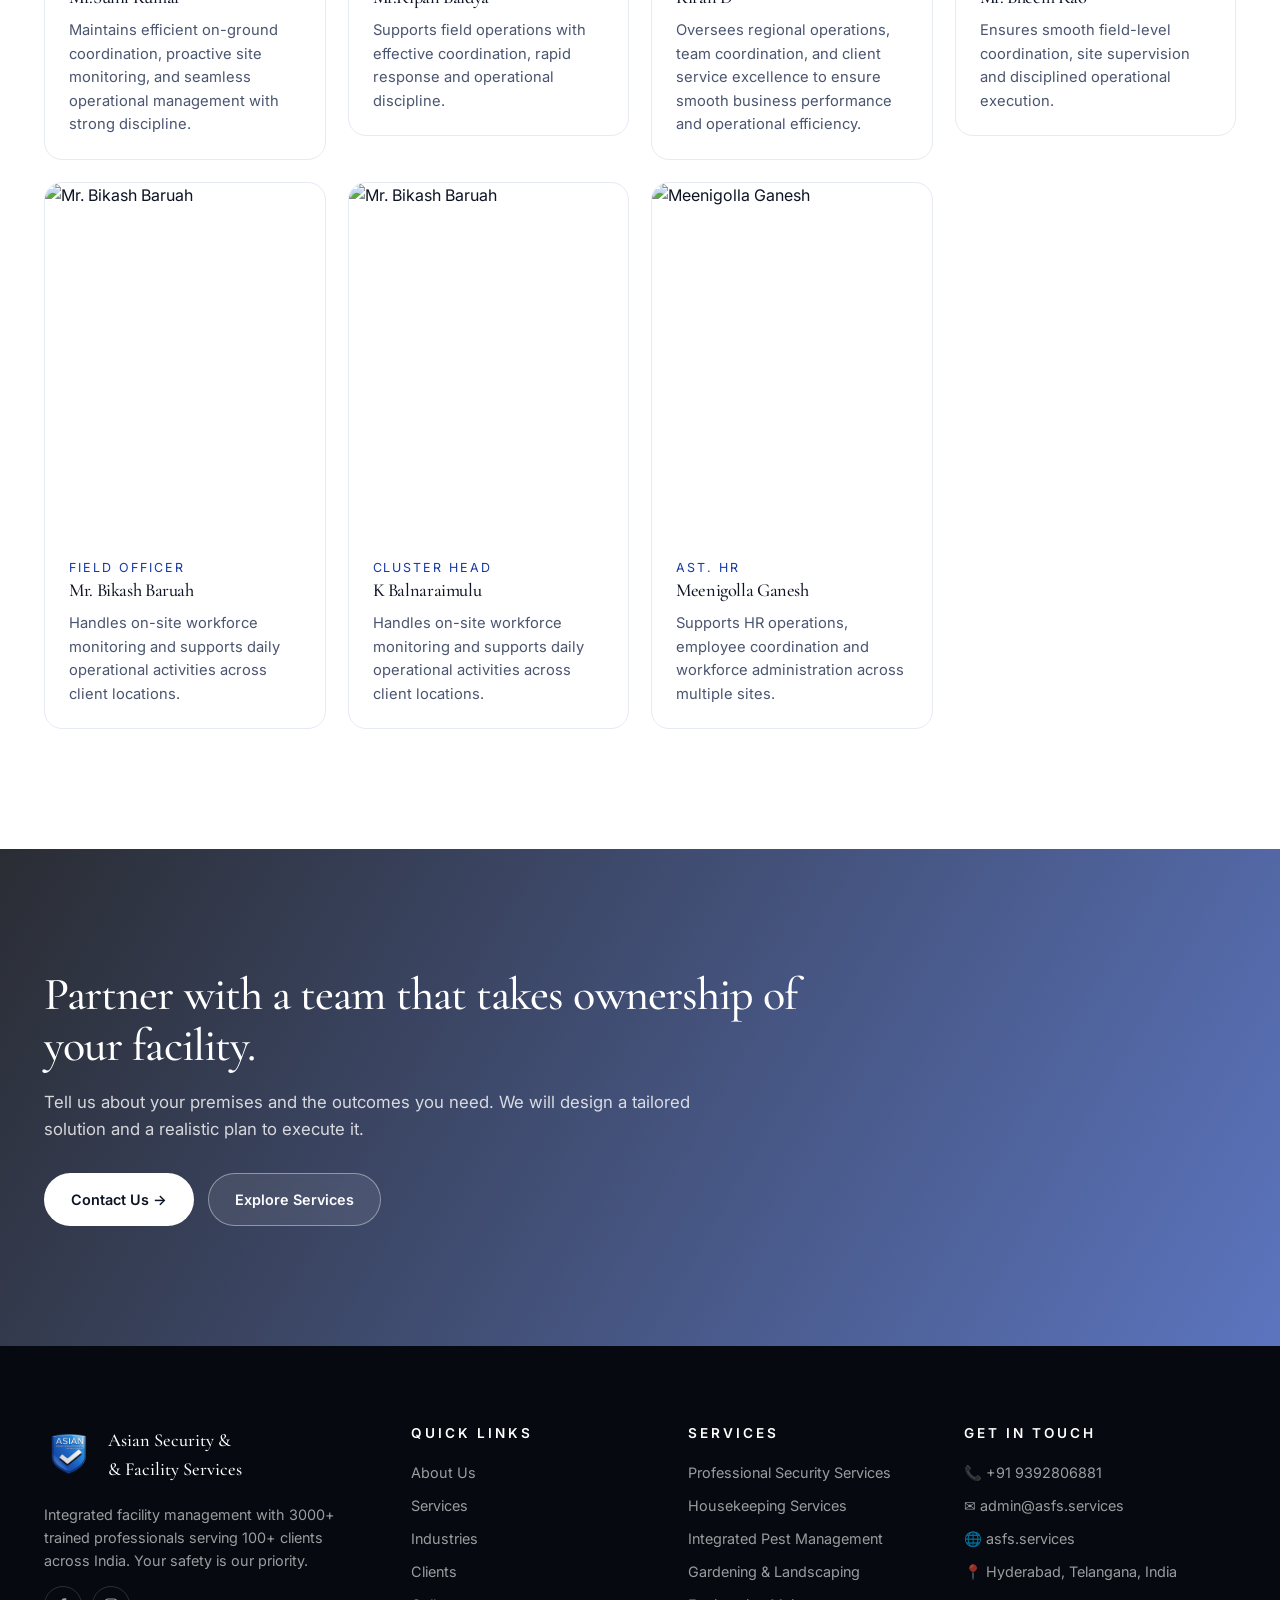
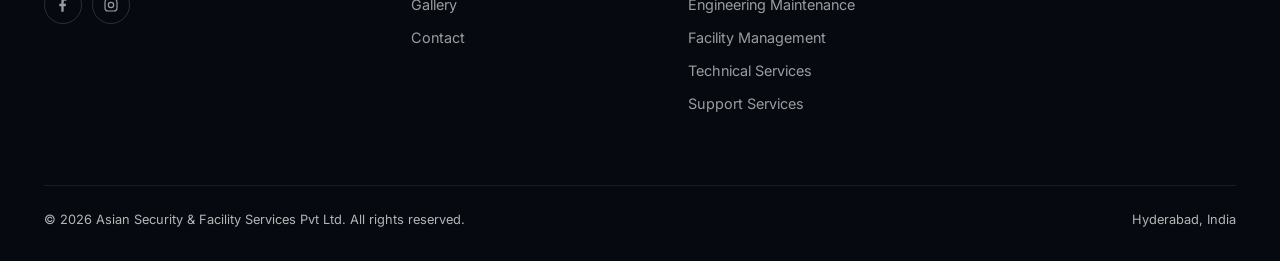
==== commit a1938111: "Updated website" ====
--- a/about-us.html
+++ b/about-us.html
@@ -46,7 +46,7 @@
       <p>As we expand across India, our promise to every client remains the same: relentless discipline on the ground, transparent communication off it, and an unwavering commitment to your safety, your assets and your people.</p>
     </div>
     <div class="split__media reveal-right">
-      <img src="https://res.cloudinary.com/dsn3p1co7/image/upload/v1779728707/ChatGPT_Image_May_25_2026_10_36_34_PM_dabtsx.png" alt="CEO portrait" />
+      <img src="https://res.cloudinary.com/dsn3p1co7/image/upload/v1780156192/ChatGPT_Image_May_30_2026_09_21_21_PM_jrirna.png" alt="CEO portrait" />
       <div class="split__badge">
         <div class="num">CEO</div>
         <div class="lbl"><strong>Mr. Shreekar Reddy</strong><br/>Founder &amp; CEO</div>
--- a/style.css
+++ b/style.css
@@ -94,7 +94,7 @@
 }
 
 .nav__logo img{
-  height:46px;
+  height:85px;
   width:auto;
   filter:drop-shadow(0 4px 14px rgba(0,0,0,.25));
 }
@@ -1341,4 +1341,16 @@
   visibility:hidden !important;
   pointer-events:none !important;
   display:none !important;
+}
+
+
+
+.nav{
+  padding:0;
+}
+
+.nav__inner{
+  height:95px;
+  display:flex;
+  align-items:center;
 }
